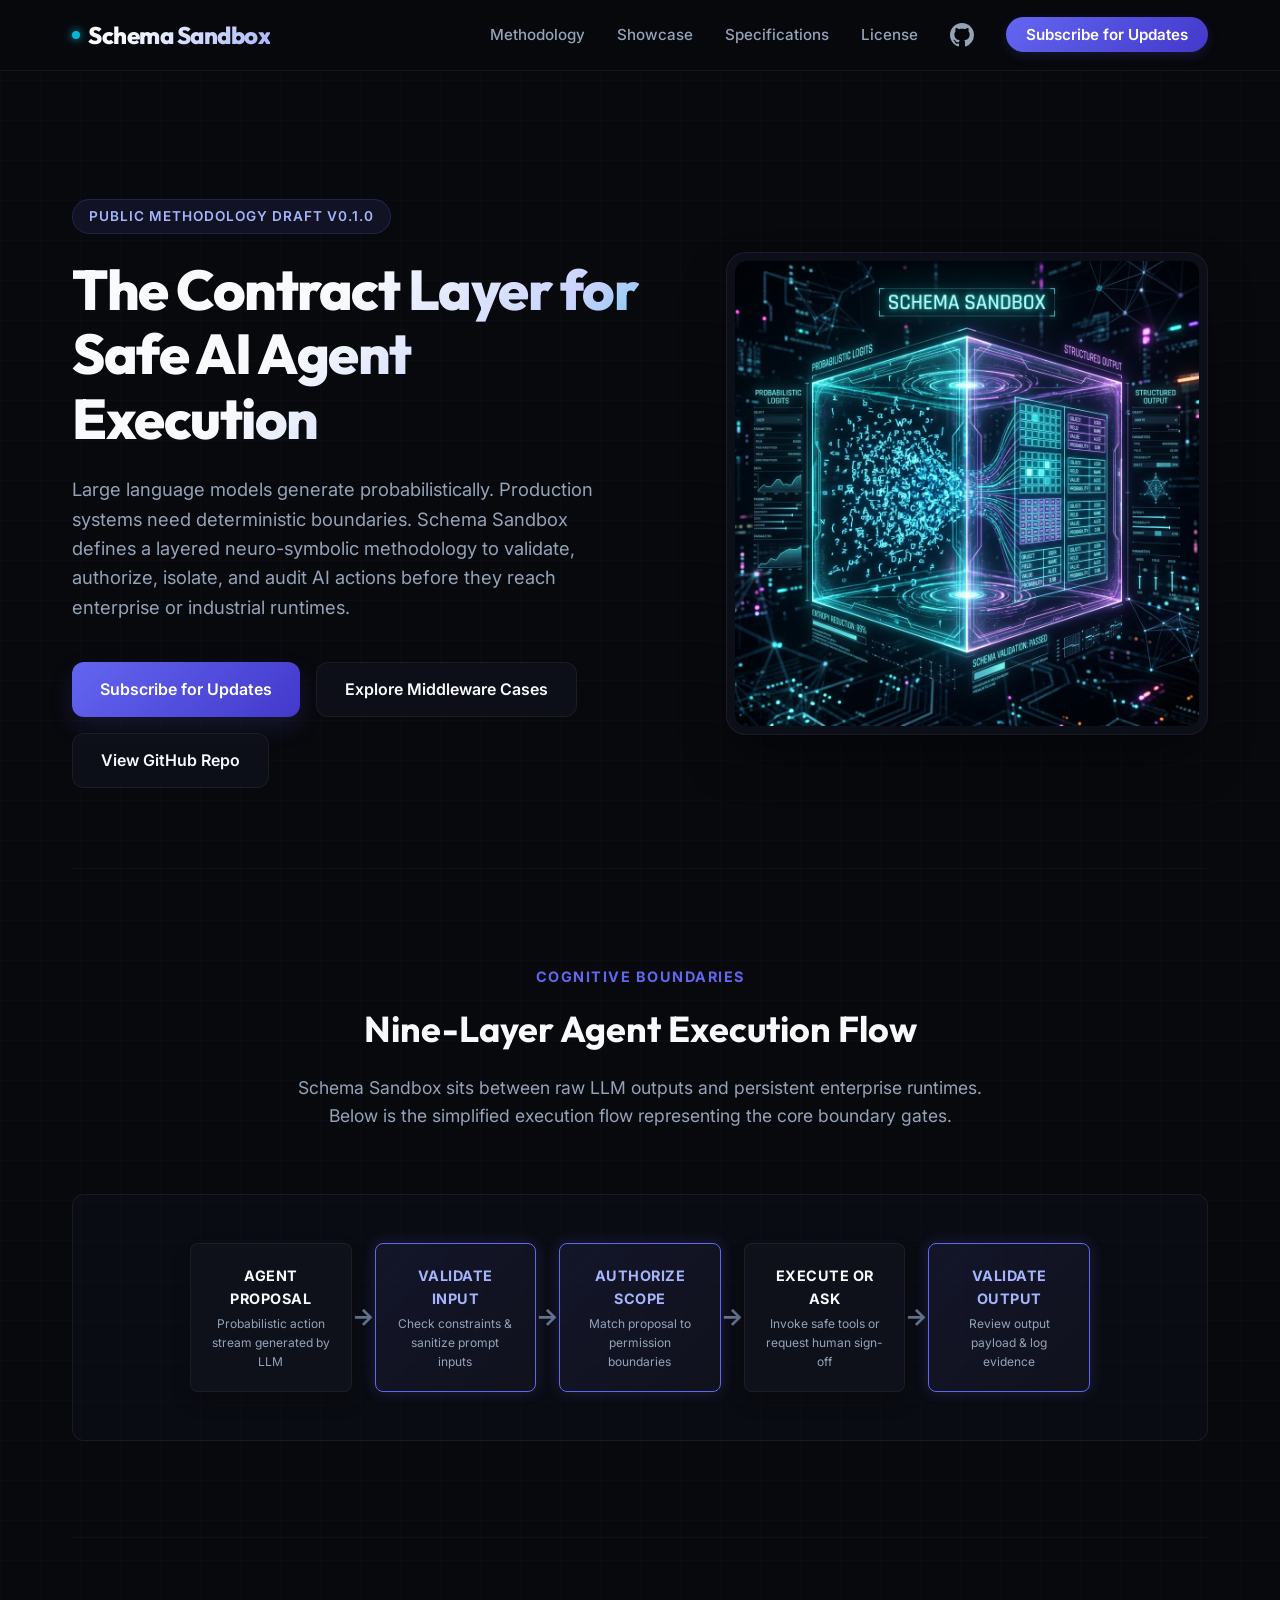
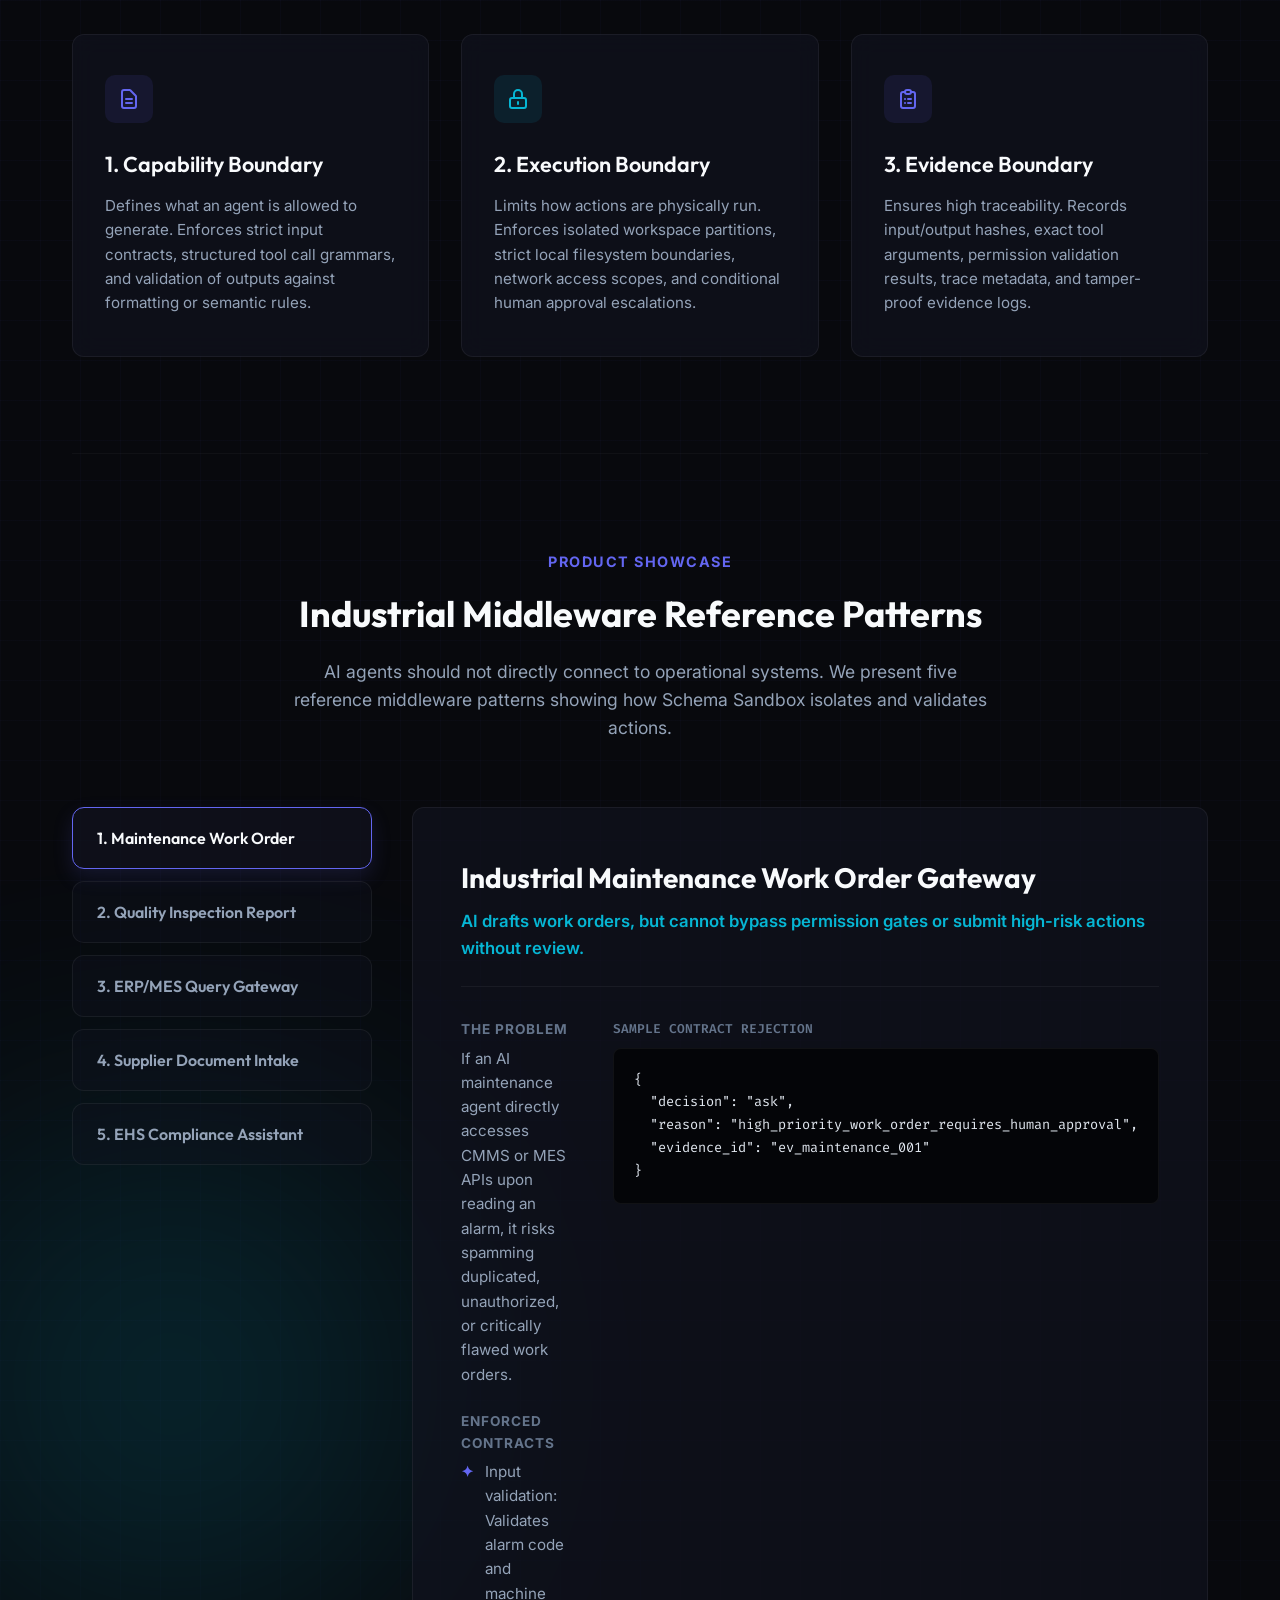
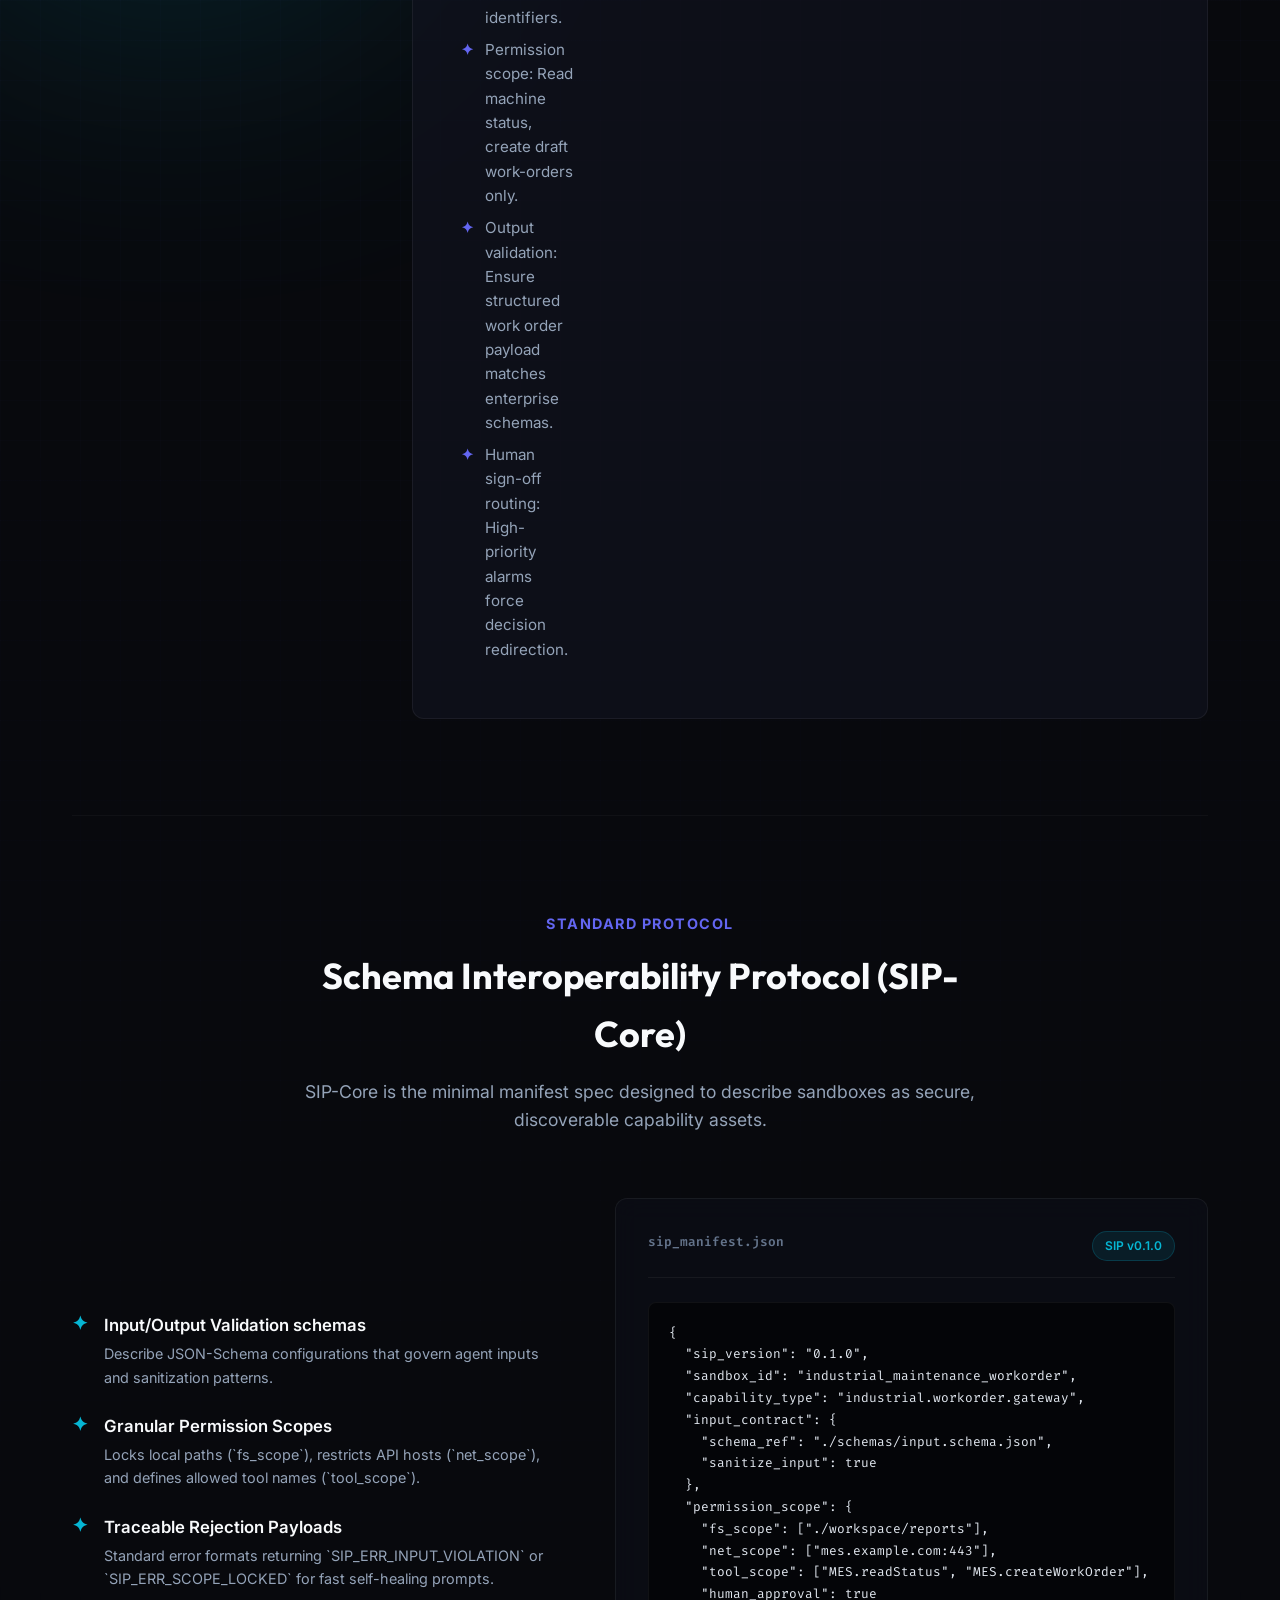
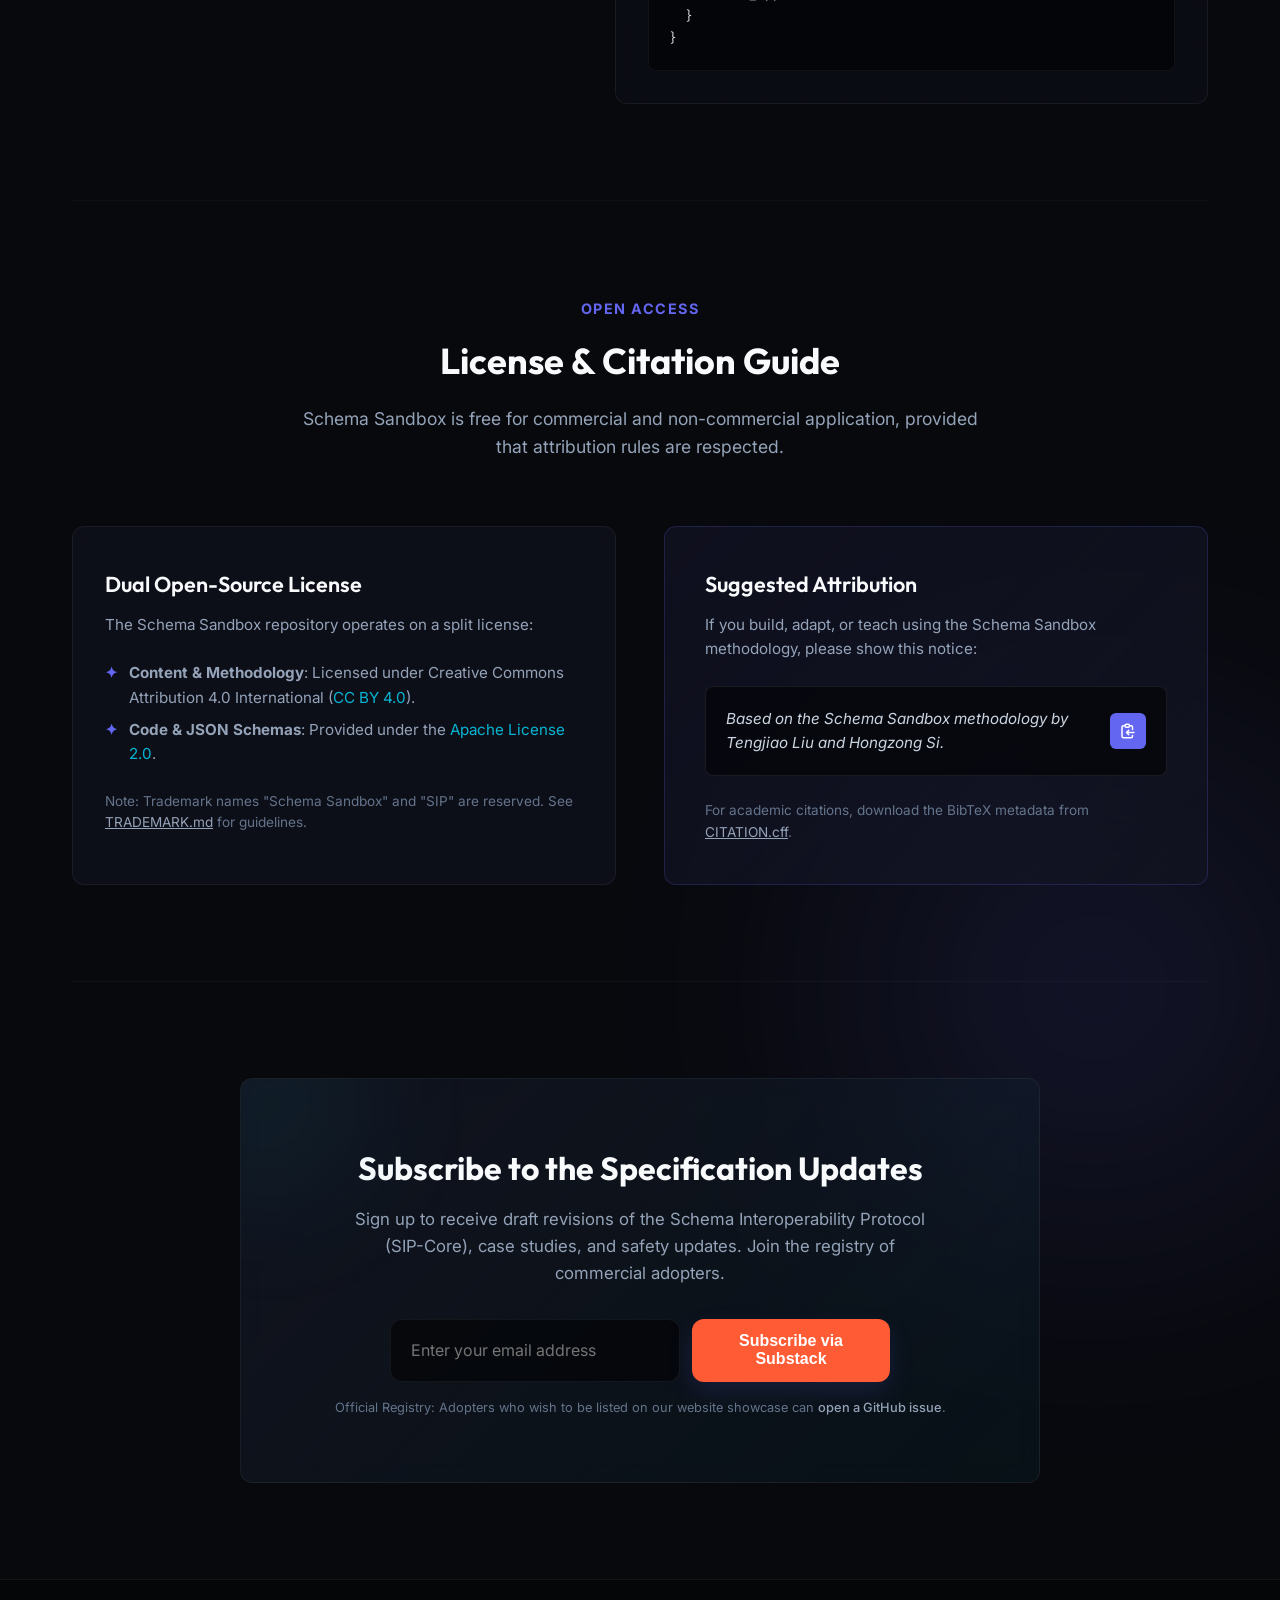
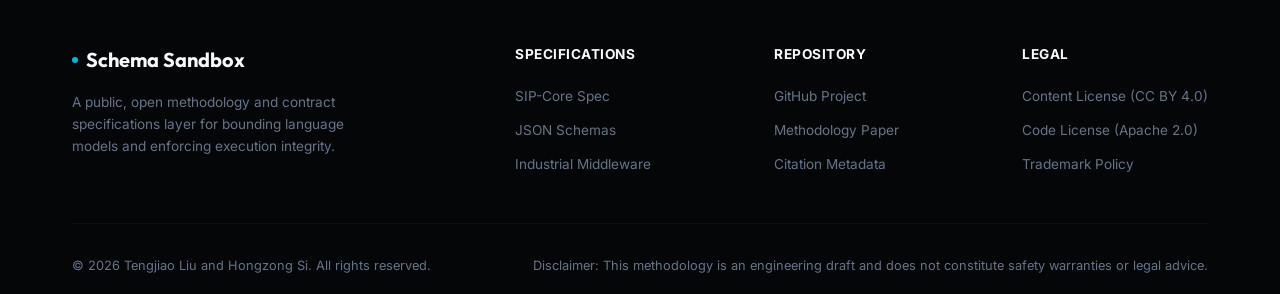
==== index.html @ 6e6c9685 "Initialize Schema Sandbox public methodology v0.1.0, organize paper files, and add homepage website" ====
<!DOCTYPE html>
<html lang="en">
<head>
  <meta charset="UTF-8">
  <meta name="viewport" content="width=device-width, initial-scale=1.0">
  <title>Schema Sandbox - Contract Layer for Safe AI Agent Execution</title>
  <meta name="description" content="Schema Sandbox is a public methodology and contract layer between probabilistic language models and deterministic execution. Free for commercial use with attribution.">
  <link rel="stylesheet" href="website.css">
</head>
<body>

  <!-- Background Orbs -->
  <div class="glow-orb glow-1"></div>
  <div class="glow-orb glow-2"></div>
  <div class="glow-orb glow-3"></div>

  <!-- Header Navigation -->
  <header>
    <div class="nav-container">
      <a href="#" class="logo">
        <span class="logo-dot"></span>
        Schema Sandbox
      </a>
      <ul class="nav-menu">
        <li><a href="#methodology" class="nav-link">Methodology</a></li>
        <li><a href="#showcase" class="nav-link">Showcase</a></li>
        <li><a href="#specifications" class="nav-link">Specifications</a></li>
        <li><a href="#license" class="nav-link">License</a></li>
        <li>
          <a href="https://github.com/liutengjiao/Schema-Sandbox" class="github-icon-link" target="_blank" aria-label="GitHub Repository">
            <svg height="24" width="24" viewBox="0 0 16 16" fill="currentColor">
              <path d="M8 0C3.58 0 0 3.58 0 8c0 3.54 2.29 6.53 5.47 7.59.4.07.55-.17.55-.38 0-.19-.01-.82-.01-1.49-2.01.37-2.53-.49-2.69-.94-.09-.23-.48-.94-.82-1.13-.28-.15-.68-.52-.01-.53.63-.01 1.08.58 1.23.82.72 1.21 1.87.87 2.33.66.07-.52.28-.87.51-1.07-1.78-.2-3.64-.89-3.64-3.95 0-.87.31-1.59.82-2.15-.08-.2-.36-1.02.08-2.12 0 0 .67-.21 2.2.82.64-.18 1.32-.27 2-.27.68 0 1.36.09 2 .27 1.53-1.04 2.2-.82 2.2-.82.44 1.1.16 1.92.08 2.12.51.56.82 1.27.82 2.15 0 3.07-1.87 3.75-3.65 3.95.29.25.54.73.54 1.48 0 1.07-.01 1.93-.01 2.2 0 .21.15.46.55.38A8.013 8.013 0 0016 8c0-4.42-3.58-8-8-8z"></path>
            </svg>
          </a>
        </li>
        <li><a href="#subscribe" class="nav-link nav-cta">Subscribe for Updates</a></li>
      </ul>
    </div>
  </header>

  <main class="container">
    <!-- Hero Section -->
    <section class="hero">
      <div class="hero-content">
        <span class="tagline">Public Methodology Draft v0.1.0</span>
        <h1 class="hero-title">The Contract Layer for Safe AI Agent Execution</h1>
        <p class="hero-desc">
          Large language models generate probabilistically. Production systems need deterministic boundaries. Schema Sandbox defines a layered neuro-symbolic methodology to validate, authorize, isolate, and audit AI actions before they reach enterprise or industrial runtimes.
        </p>
        <div class="hero-ctas">
          <a href="#subscribe" class="btn btn-primary">Subscribe for Updates</a>
          <a href="#showcase" class="btn btn-secondary">Explore Middleware Cases</a>
          <a href="https://github.com/liutengjiao/Schema-Sandbox" class="btn btn-secondary" target="_blank">View GitHub Repo</a>
        </div>
      </div>
      <div class="hero-image-container">
        <div class="hero-image-wrapper">
          <img src="assets/schema_sandbox_concept.png" alt="Schema Sandbox Concept Diagram" class="hero-image">
        </div>
      </div>
    </section>

    <!-- Flow Diagram Section -->
    <section class="section" id="methodology">
      <div class="section-header">
        <span class="section-subtitle">Cognitive Boundaries</span>
        <h2 class="section-title">Nine-Layer Agent Execution Flow</h2>
        <p class="section-desc">
          Schema Sandbox sits between raw LLM outputs and persistent enterprise runtimes. Below is the simplified execution flow representing the core boundary gates.
        </p>
      </div>

      <div class="flow-container">
        <div class="flow-step-wrapper">
          <div class="flow-step">
            <div class="flow-step-title">Agent Proposal</div>
            <div class="flow-step-desc">Probabilistic action stream generated by LLM</div>
          </div>
          <div class="flow-arrow">→</div>
          <div class="flow-step active-gate">
            <div class="flow-step-title">Validate Input</div>
            <div class="flow-step-desc">Check constraints & sanitize prompt inputs</div>
          </div>
          <div class="flow-arrow">→</div>
          <div class="flow-step active-gate">
            <div class="flow-step-title">Authorize Scope</div>
            <div class="flow-step-desc">Match proposal to permission boundaries</div>
          </div>
          <div class="flow-arrow">→</div>
          <div class="flow-step">
            <div class="flow-step-title">Execute or Ask</div>
            <div class="flow-step-desc">Invoke safe tools or request human sign-off</div>
          </div>
          <div class="flow-arrow">→</div>
          <div class="flow-step active-gate">
            <div class="flow-step-title">Validate Output</div>
            <div class="flow-step-desc">Review output payload & log evidence</div>
          </div>
        </div>
      </div>
    </section>

    <!-- Core Paradigms Section -->
    <section class="section">
      <div class="features-grid">
        <div class="glass-card">
          <div class="card-icon">
            <svg width="24" height="24" fill="none" stroke="currentColor" stroke-width="2" viewBox="0 0 24 24"><path stroke-linecap="round" stroke-linejoin="round" d="M9 12h6m-6 4h6m2 5H7a2 2 0 01-2-2V5a2 2 0 012-2h5.586a1 1 0 01.707.293l5.414 5.414a1 1 0 01.293.707V19a2 2 0 01-2 2z"></path></svg>
          </div>
          <h3 class="card-title">1. Capability Boundary</h3>
          <p class="card-desc">Defines what an agent is allowed to generate. Enforces strict input contracts, structured tool call grammars, and validation of outputs against formatting or semantic rules.</p>
        </div>
        <div class="glass-card">
          <div class="card-icon">
            <svg width="24" height="24" fill="none" stroke="currentColor" stroke-width="2" viewBox="0 0 24 24"><path stroke-linecap="round" stroke-linejoin="round" d="M12 15v2m-6 4h12a2 2 0 002-2v-6a2 2 0 00-2-2H6a2 2 0 00-2 2v6a2 2 0 002 2zm10-10V7a4 4 0 00-8 0v4h8z"></path></svg>
          </div>
          <h3 class="card-title">2. Execution Boundary</h3>
          <p class="card-desc">Limits how actions are physically run. Enforces isolated workspace partitions, strict local filesystem boundaries, network access scopes, and conditional human approval escalations.</p>
        </div>
        <div class="glass-card">
          <div class="card-icon">
            <svg width="24" height="24" fill="none" stroke="currentColor" stroke-width="2" viewBox="0 0 24 24"><path stroke-linecap="round" stroke-linejoin="round" d="M9 5H7a2 2 0 00-2 2v12a2 2 0 002 2h10a2 2 0 002-2V7a2 2 0 00-2-2h-2M9 5a2 2 0 002 2h2a2 2 0 002-2M9 5a2 2 0 012-2h2a2 2 0 012 2m-3 7h3m-3 4h3m-6-4h.01M9 16h.01"></path></svg>
          </div>
          <h3 class="card-title">3. Evidence Boundary</h3>
          <p class="card-desc">Ensures high traceability. Records input/output hashes, exact tool arguments, permission validation results, trace metadata, and tamper-proof evidence logs.</p>
        </div>
      </div>
    </section>

    <!-- Industrial Middleware Showcase Section -->
    <section class="section" id="showcase">
      <div class="section-header">
        <span class="section-subtitle">Product Showcase</span>
        <h2 class="section-title">Industrial Middleware Reference Patterns</h2>
        <p class="section-desc">
          AI agents should not directly connect to operational systems. We present five reference middleware patterns showing how Schema Sandbox isolates and validates actions.
        </p>
      </div>

      <div class="showcase-container">
        <!-- Sidebar Tabs -->
        <div class="showcase-tabs">
          <button class="showcase-tab active" data-tab="tab-maintenance">
            1. Maintenance Work Order
          </button>
          <button class="showcase-tab" data-tab="tab-quality">
            2. Quality Inspection Report
          </button>
          <button class="showcase-tab" data-tab="tab-permission">
            3. ERP/MES Query Gateway
          </button>
          <button class="showcase-tab" data-tab="tab-intake">
            4. Supplier Document Intake
          </button>
          <button class="showcase-tab" data-tab="tab-ehs">
            5. EHS Compliance Assistant
          </button>
        </div>

        <!-- Detail Panels -->
        <!-- Panel 1 -->
        <div class="showcase-content active" id="tab-maintenance">
          <div class="showcase-header">
            <h3 class="showcase-title">Industrial Maintenance Work Order Gateway</h3>
            <span class="showcase-one-line">AI drafts work orders, but cannot bypass permission gates or submit high-risk actions without review.</span>
          </div>
          <div class="showcase-body">
            <div class="showcase-details">
              <div>
                <h4 class="showcase-meta-title">The Problem</h4>
                <p class="showcase-meta-content">
                  If an AI maintenance agent directly accesses CMMS or MES APIs upon reading an alarm, it risks spamming duplicated, unauthorized, or critically flawed work orders.
                </p>
              </div>
              <div>
                <h4 class="showcase-meta-title">Enforced Contracts</h4>
                <ul class="contract-list">
                  <li class="contract-item">Input validation: Validates alarm code and machine identifiers.</li>
                  <li class="contract-item">Permission scope: Read machine status, create draft work-orders only.</li>
                  <li class="contract-item">Output validation: Ensure structured work order payload matches enterprise schemas.</li>
                  <li class="contract-item">Human sign-off routing: High-priority alarms force decision redirection.</li>
                </ul>
              </div>
            </div>
            <div class="showcase-code-wrapper">
              <span class="code-title">SAMPLE CONTRACT REJECTION</span>
              <pre><code>{
  "decision": "ask",
  "reason": "high_priority_work_order_requires_human_approval",
  "evidence_id": "ev_maintenance_001"
}</code></pre>
            </div>
          </div>
        </div>

        <!-- Panel 2 -->
        <div class="showcase-content" id="tab-quality">
          <div class="showcase-header">
            <h3 class="showcase-title">Quality Inspection Report Contract</h3>
            <span class="showcase-one-line">AI generates inspection reports, but must satisfy field validation and forbidden-claim constraints.</span>
          </div>
          <div class="showcase-body">
            <div class="showcase-details">
              <div>
                <h4 class="showcase-meta-title">The Problem</h4>
                <p class="showcase-meta-content">
                  AI-generated quality reports often hallucinate claims of certitude, omit required batch references, or state compliant status unsupported by actual raw test scores.
                </p>
              </div>
              <div>
                <h4 class="showcase-meta-title">Enforced Contracts</h4>
                <ul class="contract-list">
                  <li class="contract-item">Required fields: Batch ID, inspector key, raw value, tolerance limits.</li>
                  <li class="contract-item">Forbidden patterns: Denies marketing-speak like "100% compliant" or "guaranteed defect-free".</li>
                  <li class="contract-item">Evidence binding: Forces cryptographic signature matching of input test records.</li>
                </ul>
              </div>
            </div>
            <div class="showcase-code-wrapper">
              <span class="code-title">SAMPLE CONTRACT REJECTION</span>
              <pre><code>{
  "decision": "reject",
  "reason": "forbidden_pattern_matched",
  "detail": {
    "field": "conclusion",
    "value": "This batch is 100% compliant and guaranteed safe."
  }
}</code></pre>
            </div>
          </div>
        </div>

        <!-- Panel 3 -->
        <div class="showcase-content" id="tab-permission">
          <div class="showcase-header">
            <h3 class="showcase-title">ERP / MES Permission Gateway</h3>
            <span class="showcase-one-line">No direct database connections. AI queries pass through schema permission layers and field filters.</span>
          </div>
          <div class="showcase-body">
            <div class="showcase-details">
              <div>
                <h4 class="showcase-meta-title">The Problem</h4>
                <p class="showcase-meta-content">
                  General-purpose AI agents can generate direct queries that request restricted operational logs, leak customer databases, or leak cross-partition organizational data.
                </p>
              </div>
              <div>
                <h4 class="showcase-meta-title">Enforced Contracts</h4>
                <ul class="contract-list">
                  <li class="contract-item">Role-aware scope: Maps agent session key to specific tables and query actions.</li>
                  <li class="contract-item">Field-level sanitization: Automatically strips or hashes sensitive fields.</li>
                  <li class="contract-item">Deny-by-default: Rejects any ambiguous or multi-join operations.</li>
                </ul>
              </div>
            </div>
            <div class="showcase-code-wrapper">
              <span class="code-title">SAMPLE CONTRACT REJECTION</span>
              <pre><code>{
  "decision": "reject",
  "reason": "scope_violation",
  "detail": {
    "proposed_action": "ERP.readPayrollData",
    "error": "action_outside_allowed_tool_scope"
  }
}</code></pre>
            </div>
          </div>
        </div>

        <!-- Panel 4 -->
        <div class="showcase-content" id="tab-intake">
          <div class="showcase-header">
            <h3 class="showcase-title">Supplier Document Intake</h3>
            <span class="showcase-one-line">AI parses supplier documents, but only validated, structured records enter enterprise systems.</span>
          </div>
          <div class="showcase-body">
            <div class="showcase-details">
              <div>
                <h4 class="showcase-meta-title">The Problem</h4>
                <p class="showcase-meta-content">
                  Invoices, packing list attachments, and emails contain highly irregular data formats. Unvalidated AI extraction leads to corrupt database records.
                </p>
              </div>
              <div>
                <h4 class="showcase-meta-title">Enforced Contracts</h4>
                <ul class="contract-list">
                  <li class="contract-item">Required structures: Supplier name, registry code, tax identifier, currency.</li>
                  <li class="contract-item">Schema checking: Enforces ISO country boundaries and correct postal formats.</li>
                  <li class="contract-item">Fallback logic: Auto-sends missing field complaints back to the supplier.</li>
                </ul>
              </div>
            </div>
            <div class="showcase-code-wrapper">
              <span class="code-title">SAMPLE CONTRACT REJECTION</span>
              <pre><code>{
  "decision": "reject",
  "reason": "missing_required_fields",
  "detail": {
    "missing": [
      "registration_number"
    ],
    "action": "provide_fallback_or_ask_supplier"
  }
}</code></pre>
            </div>
          </div>
        </div>

        <!-- Panel 5 -->
        <div class="showcase-content" id="tab-ehs">
          <div class="showcase-header">
            <h3 class="showcase-title">EHS Compliance Assistant</h3>
            <span class="showcase-one-line">AI drafts EHS incident responses, but critical safety classifications require human verification.</span>
          </div>
          <div class="showcase-body">
            <div class="showcase-details">
              <div>
                <h4 class="showcase-meta-title">The Problem</h4>
                <p class="showcase-meta-content">
                  Environmental, Health, and Safety (EHS) logs are legally binding. AI recommendations could ignore mandatory safety escalation rules or omit vital hazard notices.
                </p>
              </div>
              <div>
                <h4 class="showcase-meta-title">Enforced Contracts</h4>
                <ul class="contract-list">
                  <li class="contract-item">Input provenance check: Ensures report inputs originate from verified sensors.</li>
                  <li class="contract-item">Safety keyword triggers: Red-flags sentences requesting immediate containment.</li>
                  <li class="contract-item">Verification logs: Collects evidence files showing human confirmation of safety codes.</li>
                </ul>
              </div>
            </div>
            <div class="showcase-code-wrapper">
              <span class="code-title">SAMPLE CONTRACT REJECTION</span>
              <pre><code>{
  "decision": "ask",
  "reason": "high_risk_corrective_action_detected",
  "detail": {
    "trigger_field": "priority",
    "trigger_value": "immediate_escalation_required"
  }
}</code></pre>
            </div>
          </div>
        </div>

      </div>
    </section>

    <!-- Specifications Section -->
    <section class="section" id="specifications">
      <div class="section-header">
        <span class="section-subtitle">Standard Protocol</span>
        <h2 class="section-title">Schema Interoperability Protocol (SIP-Core)</h2>
        <p class="section-desc">
          SIP-Core is the minimal manifest spec designed to describe sandboxes as secure, discoverable capability assets.
        </p>
      </div>

      <div class="specs-grid">
        <div class="specs-features">
          <div class="spec-feature">
            <div class="spec-feature-icon">✦</div>
            <div>
              <h4 class="spec-feature-title">Input/Output Validation schemas</h4>
              <p class="spec-feature-desc">Describe JSON-Schema configurations that govern agent inputs and sanitization patterns.</p>
            </div>
          </div>
          <div class="spec-feature">
            <div class="spec-feature-icon">✦</div>
            <div>
              <h4 class="spec-feature-title">Granular Permission Scopes</h4>
              <p class="spec-feature-desc">Locks local paths (`fs_scope`), restricts API hosts (`net_scope`), and defines allowed tool names (`tool_scope`).</p>
            </div>
          </div>
          <div class="spec-feature">
            <div class="spec-feature-icon">✦</div>
            <div>
              <h4 class="spec-feature-title">Traceable Rejection Payloads</h4>
              <p class="spec-feature-desc">Standard error formats returning `SIP_ERR_INPUT_VIOLATION` or `SIP_ERR_SCOPE_LOCKED` for fast self-healing prompts.</p>
            </div>
          </div>
        </div>

        <div class="spec-preview-card">
          <div class="spec-preview-header">
            <span class="code-title">sip_manifest.json</span>
            <span class="spec-preview-badge">SIP v0.1.0</span>
          </div>
          <pre style="margin:0;"><code style="font-size:0.8rem;">{
  "sip_version": "0.1.0",
  "sandbox_id": "industrial_maintenance_workorder",
  "capability_type": "industrial.workorder.gateway",
  "input_contract": {
    "schema_ref": "./schemas/input.schema.json",
    "sanitize_input": true
  },
  "permission_scope": {
    "fs_scope": ["./workspace/reports"],
    "net_scope": ["mes.example.com:443"],
    "tool_scope": ["MES.readStatus", "MES.createWorkOrder"],
    "human_approval": true
  }
}</code></pre>
        </div>
      </div>
    </section>

    <!-- Licensing & Citation -->
    <section class="section" id="license">
      <div class="section-header">
        <span class="section-subtitle">Open Access</span>
        <h2 class="section-title">License & Citation Guide</h2>
        <p class="section-desc">
          Schema Sandbox is free for commercial and non-commercial application, provided that attribution rules are respected.
        </p>
      </div>

      <div class="license-grid">
        <!-- License Card -->
        <div class="glass-card" style="display:flex; flex-direction:column; justify-content:space-between;">
          <div>
            <h3 class="card-title">Dual Open-Source License</h3>
            <p class="card-desc" style="margin-bottom:1.5rem;">
              The Schema Sandbox repository operates on a split license:
            </p>
            <ul class="contract-list" style="margin-bottom:1.5rem;">
              <li class="contract-item"><strong>Content & Methodology</strong>: Licensed under Creative Commons Attribution 4.0 International (<a href="https://creativecommons.org/licenses/by/4.0/" target="_blank" style="color:var(--secondary); text-decoration:none;">CC BY 4.0</a>).</li>
              <li class="contract-item"><strong>Code & JSON Schemas</strong>: Provided under the <a href="https://www.apache.org/licenses/LICENSE-2.0" target="_blank" style="color:var(--secondary); text-decoration:none;">Apache License 2.0</a>.</li>
            </ul>
            <p class="card-desc" style="font-size:0.85rem; color:var(--text-muted);">
              Note: Trademark names "Schema Sandbox" and "SIP" are reserved. See <a href="https://github.com/liutengjiao/Schema-Sandbox/blob/main/TRADEMARK.md" target="_blank" style="color:var(--text-secondary); text-decoration:underline;">TRADEMARK.md</a> for guidelines.
            </p>
          </div>
        </div>

        <!-- Attribution Card -->
        <div class="attribution-card">
          <div>
            <h3 class="card-title">Suggested Attribution</h3>
            <p class="card-desc">
              If you build, adapt, or teach using the Schema Sandbox methodology, please show this notice:
            </p>
            <div class="attribution-box">
              <span class="attribution-text" id="attribution-text-copy">Based on the Schema Sandbox methodology by Tengjiao Liu and Hongzong Si.</span>
              <button class="copy-btn" onclick="copyAttribution()" aria-label="Copy Attribution text">
                <svg width="18" height="18" fill="none" stroke="currentColor" stroke-width="2" viewBox="0 0 24 24">
                  <path stroke-linecap="round" stroke-linejoin="round" d="M8 5H6a2 2 0 00-2 2v12a2 2 0 002 2h10a2 2 0 002-2v-1M8 5a2 2 0 002 2h2a2 2 0 002-2M8 5a2 2 0 012-2h2a2 2 0 012 2m0 0h2a2 2 0 012 2v3m2 4H10m0 0l3-3m-3 3l3 3"></path>
                </svg>
              </button>
              <div class="copied-toast" id="copy-toast">Copied!</div>
            </div>
            <p class="card-desc" style="font-size:0.85rem; color:var(--text-muted);">
              For academic citations, download the BibTeX metadata from <a href="https://github.com/liutengjiao/Schema-Sandbox/blob/main/CITATION.cff" target="_blank" style="color:var(--text-secondary); text-decoration:underline;">CITATION.cff</a>.
            </p>
          </div>
        </div>
      </div>
    </section>

    <!-- Substack Newsletter Section -->
    <section class="section" id="subscribe" style="border-bottom:none;">
      <div class="subscribe-card">
        <h2 class="subscribe-title">Subscribe to the Specification Updates</h2>
        <p class="subscribe-desc">
          Sign up to receive draft revisions of the Schema Interoperability Protocol (SIP-Core), case studies, and safety updates. Join the registry of commercial adopters.
        </p>
        <!-- 
          TODO: Once you set up your Substack publication, replace "https://substack.com" with your Substack subscription URL.
          For example: "https://schemasandbox.substack.com/subscription"
        -->
        <form class="subscribe-form" action="https://substack.com" method="GET" target="_blank">
          <input type="email" name="email" class="subscribe-input" placeholder="Enter your email address" required aria-label="Email address">
          <button type="submit" class="btn btn-primary btn-substack">Subscribe via Substack</button>
        </form>
        <p class="subscribe-tip">
          Official Registry: Adopters who wish to be listed on our website showcase can <a href="https://github.com/liutengjiao/Schema-Sandbox/issues" target="_blank">open a GitHub issue</a>.
        </p>
      </div>
    </section>

  </main>

  <!-- Footer -->
  <footer>
    <div class="container">
      <div class="footer-content">
        <div class="footer-brand">
          <a href="#" class="footer-logo">
            <span class="footer-logo-dot"></span>
            Schema Sandbox
          </a>
          <p class="footer-desc">
            A public, open methodology and contract specifications layer for bounding language models and enforcing execution integrity.
          </p>
        </div>
        <div class="footer-links-col">
          <span class="footer-link-title">Specifications</span>
          <a href="https://github.com/liutengjiao/Schema-Sandbox/blob/main/specs/sip-core-v0.1.md" class="footer-link" target="_blank">SIP-Core Spec</a>
          <a href="https://github.com/liutengjiao/Schema-Sandbox/tree/main/schemas" class="footer-link" target="_blank">JSON Schemas</a>
          <a href="https://github.com/liutengjiao/Schema-Sandbox/tree/main/industrial" class="footer-link" target="_blank">Industrial Middleware</a>
        </div>
        <div class="footer-links-col">
          <span class="footer-link-title">Repository</span>
          <a href="https://github.com/liutengjiao/Schema-Sandbox" class="footer-link" target="_blank">GitHub Project</a>
          <a href="https://github.com/liutengjiao/Schema-Sandbox/blob/main/papers/schema-sandbox-nine-layer-public-methodology-draft.md" class="footer-link" target="_blank">Methodology Paper</a>
          <a href="https://github.com/liutengjiao/Schema-Sandbox/blob/main/CITATION.cff" class="footer-link" target="_blank">Citation Metadata</a>
        </div>
        <div class="footer-links-col">
          <span class="footer-link-title">Legal</span>
          <a href="https://github.com/liutengjiao/Schema-Sandbox/blob/main/LICENSE-CONTENT.md" class="footer-link" target="_blank">Content License (CC BY 4.0)</a>
          <a href="https://github.com/liutengjiao/Schema-Sandbox/blob/main/LICENSE-CODE.md" class="footer-link" target="_blank">Code License (Apache 2.0)</a>
          <a href="https://github.com/liutengjiao/Schema-Sandbox/blob/main/TRADEMARK.md" class="footer-link" target="_blank">Trademark Policy</a>
        </div>
      </div>
      <div class="footer-bottom">
        <p>&copy; 2026 Tengjiao Liu and Hongzong Si. All rights reserved.</p>
        <p>Disclaimer: This methodology is an engineering draft and does not constitute safety warranties or legal advice.</p>
      </div>
    </div>
  </footer>

  <!-- Scripts -->
  <script>
    // Tab switching logic for showcases
    document.querySelectorAll('.showcase-tab').forEach(tab => {
      tab.addEventListener('click', () => {
        document.querySelectorAll('.showcase-tab').forEach(t => t.classList.remove('active'));
        document.querySelectorAll('.showcase-content').forEach(c => c.classList.remove('active'));
        
        tab.classList.add('active');
        const contentId = tab.getAttribute('data-tab');
        document.getElementById(contentId).classList.add('active');
      });
    });

    // Copy to clipboard logic
    function copyAttribution() {
      const text = document.getElementById('attribution-text-copy').innerText;
      navigator.clipboard.writeText(text).then(() => {
        const toast = document.getElementById('copy-toast');
        toast.classList.add('show');
        setTimeout(() => {
          toast.classList.remove('show');
        }, 2000);
      }).catch(err => {
        console.error('Failed to copy text: ', err);
      });
    }
  </script>
</body>
</html>
---- website.css ----
/* Schema Sandbox Landing Page Stylesheet */
@import url('https://fonts.googleapis.com/css2?family=Inter:wght@300;400;500;600;700&family=Outfit:wght@400;500;600;700;800&family=Fira+Code:wght@400;500&display=swap');

:root {
  --bg-color: #08090d;
  --bg-grid: rgba(99, 102, 241, 0.03);
  --card-bg: rgba(17, 19, 31, 0.65);
  --card-border: rgba(255, 255, 255, 0.06);
  --card-border-hover: rgba(99, 102, 241, 0.25);
  
  --text-primary: #f8fafc;
  --text-secondary: #94a3b8;
  --text-muted: #64748b;
  
  --primary: #6366f1; /* Indigo */
  --primary-hover: #4f46e5;
  --primary-glow: rgba(99, 102, 241, 0.15);
  
  --secondary: #06b6d4; /* Cyan */
  --secondary-hover: #0891b2;
  --secondary-glow: rgba(6, 182, 212, 0.15);
  
  --success: #10b981;
  --warning: #f59e0b;
  --danger: #ef4444;
  
  --font-sans: 'Inter', -apple-system, BlinkMacSystemFont, "Segoe UI", Roboto, sans-serif;
  --font-heading: 'Outfit', sans-serif;
  --font-mono: 'Fira Code', monospace;
  
  --transition: all 0.3s cubic-bezier(0.4, 0, 0.2, 1);
  --border-radius: 12px;
  --max-width: 1200px;
}

* {
  box-sizing: border-box;
  margin: 0;
  padding: 0;
}

html {
  scroll-behavior: smooth;
}

body {
  background-color: var(--bg-color);
  color: var(--text-primary);
  font-family: var(--font-sans);
  line-height: 1.6;
  overflow-x: hidden;
  position: relative;
}

/* Background Gradients & Grid */
body::before {
  content: "";
  position: absolute;
  top: 0;
  left: 0;
  width: 100%;
  height: 100%;
  background-image: 
    linear-gradient(to right, var(--bg-grid) 1px, transparent 1px),
    linear-gradient(to bottom, var(--bg-grid) 1px, transparent 1px);
  background-size: 40px 40px;
  mask-image: radial-gradient(circle at top center, rgba(0,0,0,1) 30%, rgba(0,0,0,0) 80%);
  pointer-events: none;
  z-index: 0;
}

.glow-orb {
  position: absolute;
  border-radius: 50%;
  filter: blur(140px);
  pointer-events: none;
  z-index: 0;
  opacity: 0.4;
}

.glow-1 {
  top: -10%;
  right: 15%;
  width: 500px;
  height: 500px;
  background: radial-gradient(circle, var(--primary) 0%, rgba(0,0,0,0) 70%);
}

.glow-2 {
  top: 40%;
  left: -10%;
  width: 600px;
  height: 600px;
  background: radial-gradient(circle, var(--secondary) 0%, rgba(0,0,0,0) 70%);
}

.glow-3 {
  bottom: 10%;
  right: -5%;
  width: 500px;
  height: 500px;
  background: radial-gradient(circle, var(--primary) 0%, rgba(0,0,0,0) 70%);
}

/* Core Container */
.container {
  max-width: var(--max-width);
  margin: 0 auto;
  padding: 0 2rem;
  position: relative;
  z-index: 1;
}

/* Header & Navigation */
header {
  position: sticky;
  top: 0;
  width: 100%;
  background: rgba(8, 9, 13, 0.8);
  backdrop-filter: blur(12px);
  border-bottom: 1px solid var(--card-border);
  z-index: 100;
  transition: var(--transition);
}

.nav-container {
  display: flex;
  justify-content: space-between;
  align-items: center;
  height: 70px;
  max-width: var(--max-width);
  margin: 0 auto;
  padding: 0 2rem;
}

.logo {
  font-family: var(--font-heading);
  font-weight: 800;
  font-size: 1.5rem;
  letter-spacing: -0.5px;
  background: linear-gradient(135deg, var(--text-primary) 30%, #a5b4fc 100%);
  -webkit-background-clip: text;
  -webkit-text-fill-color: transparent;
  display: flex;
  align-items: center;
  gap: 0.5rem;
  text-decoration: none;
}

.logo-dot {
  width: 8px;
  height: 8px;
  background-color: var(--secondary);
  border-radius: 50%;
  box-shadow: 0 0 10px var(--secondary);
}

.nav-menu {
  display: flex;
  gap: 2rem;
  list-style: none;
  align-items: center;
}

.nav-link {
  color: var(--text-secondary);
  text-decoration: none;
  font-size: 0.95rem;
  font-weight: 500;
  transition: var(--transition);
}

.nav-link:hover {
  color: var(--text-primary);
}

.nav-cta {
  background: linear-gradient(135deg, var(--primary) 0%, #4338ca 100%);
  color: white;
  padding: 0.5rem 1.25rem;
  border-radius: 9999px;
  font-weight: 600;
  box-shadow: 0 4px 12px var(--primary-glow);
}

.nav-cta:hover {
  transform: translateY(-1px);
  box-shadow: 0 6px 16px rgba(99, 102, 241, 0.3);
}

.github-icon-link {
  display: flex;
  align-items: center;
  justify-content: center;
  color: var(--text-secondary);
  transition: var(--transition);
}

.github-icon-link:hover {
  color: var(--text-primary);
  transform: scale(1.05);
}

/* Hero Section */
.hero {
  padding: 8rem 0 5rem;
  display: grid;
  grid-template-columns: 1.1fr 0.9fr;
  gap: 4rem;
  align-items: center;
}

.hero-content {
  display: flex;
  flex-direction: column;
}

.tagline {
  align-self: flex-start;
  background: rgba(99, 102, 241, 0.1);
  border: 1px solid rgba(99, 102, 241, 0.2);
  color: #a5b4fc;
  padding: 0.35rem 1rem;
  border-radius: 9999px;
  font-size: 0.85rem;
  font-weight: 600;
  text-transform: uppercase;
  letter-spacing: 1px;
  margin-bottom: 1.5rem;
}

.hero-title {
  font-family: var(--font-heading);
  font-size: 3.5rem;
  font-weight: 800;
  line-height: 1.15;
  letter-spacing: -1.5px;
  margin-bottom: 1.5rem;
  background: linear-gradient(135deg, var(--text-primary) 40%, #c7d2fe 70%, var(--secondary) 100%);
  -webkit-background-clip: text;
  -webkit-text-fill-color: transparent;
}

.hero-desc {
  color: var(--text-secondary);
  font-size: 1.15rem;
  margin-bottom: 2.5rem;
  max-width: 540px;
}

.hero-ctas {
  display: flex;
  gap: 1rem;
  flex-wrap: wrap;
}

.btn {
  display: inline-flex;
  align-items: center;
  justify-content: center;
  padding: 0.85rem 1.75rem;
  border-radius: var(--border-radius);
  font-weight: 600;
  font-size: 1rem;
  text-decoration: none;
  cursor: pointer;
  transition: var(--transition);
  gap: 0.5rem;
}

.btn-primary {
  background: linear-gradient(135deg, var(--primary) 0%, #4338ca 100%);
  color: white;
  border: none;
  box-shadow: 0 10px 25px var(--primary-glow);
}

.btn-primary:hover {
  transform: translateY(-2px);
  box-shadow: 0 15px 30px rgba(99, 102, 241, 0.3);
}

.btn-secondary {
  background: var(--card-bg);
  border: 1px solid var(--card-border);
  color: var(--text-primary);
  backdrop-filter: blur(12px);
}

.btn-secondary:hover {
  border-color: var(--card-border-hover);
  background: rgba(20, 22, 35, 0.8);
  transform: translateY(-2px);
}

.hero-image-container {
  display: flex;
  justify-content: center;
  position: relative;
}

.hero-image-wrapper {
  position: relative;
  border-radius: 20px;
  overflow: hidden;
  border: 1px solid var(--card-border);
  box-shadow: 0 25px 50px -12px rgba(0, 0, 0, 0.5);
  background: var(--card-bg);
  padding: 0.5rem;
}

.hero-image {
  display: block;
  max-width: 100%;
  height: auto;
  border-radius: 12px;
}

/* Feature/Concept Blocks */
.section {
  padding: 6rem 0;
  border-top: 1px solid rgba(255, 255, 255, 0.03);
}

.section-header {
  text-align: center;
  max-width: 700px;
  margin: 0 auto 4rem;
}

.section-subtitle {
  color: var(--primary);
  font-size: 0.9rem;
  font-weight: 700;
  text-transform: uppercase;
  letter-spacing: 1.5px;
  margin-bottom: 0.75rem;
  display: block;
}

.section-title {
  font-family: var(--font-heading);
  font-size: 2.25rem;
  font-weight: 700;
  margin-bottom: 1rem;
}

.section-desc {
  color: var(--text-secondary);
  font-size: 1.1rem;
}

/* Feature Cards Grid */
.features-grid {
  display: grid;
  grid-template-columns: repeat(auto-fit, minmax(260px, 1fr));
  gap: 2rem;
}

.glass-card {
  background: var(--card-bg);
  border: 1px solid var(--card-border);
  border-radius: var(--border-radius);
  padding: 2.5rem 2rem;
  backdrop-filter: blur(12px);
  transition: var(--transition);
  position: relative;
  overflow: hidden;
}

.glass-card::before {
  content: "";
  position: absolute;
  top: 0;
  left: 0;
  width: 100%;
  height: 4px;
  background: linear-gradient(90deg, var(--primary), var(--secondary));
  opacity: 0;
  transition: var(--transition);
}

.glass-card:hover {
  transform: translateY(-5px);
  border-color: var(--card-border-hover);
  box-shadow: 0 20px 40px rgba(0, 0, 0, 0.3);
}

.glass-card:hover::before {
  opacity: 1;
}

.card-icon {
  width: 48px;
  height: 48px;
  border-radius: 10px;
  background: rgba(99, 102, 241, 0.1);
  display: flex;
  align-items: center;
  justify-content: center;
  margin-bottom: 1.5rem;
  color: var(--primary);
}

.glass-card:nth-child(even) .card-icon {
  background: rgba(6, 182, 212, 0.1);
  color: var(--secondary);
}

.card-title {
  font-family: var(--font-heading);
  font-size: 1.35rem;
  font-weight: 600;
  margin-bottom: 0.75rem;
}

.card-desc {
  color: var(--text-secondary);
  font-size: 0.95rem;
}

/* Flow Diagram section */
.flow-container {
  background: rgba(17, 19, 31, 0.4);
  border: 1px solid var(--card-border);
  border-radius: var(--border-radius);
  padding: 3rem;
  margin-top: 2rem;
  display: flex;
  flex-direction: column;
  align-items: center;
  gap: 1.5rem;
}

.flow-step-wrapper {
  display: flex;
  align-items: center;
  justify-content: space-between;
  width: 100%;
  max-width: 900px;
  position: relative;
}

.flow-step {
  background: var(--card-bg);
  border: 1px solid var(--card-border);
  border-radius: 8px;
  padding: 1.25rem;
  width: 190px;
  text-align: center;
  z-index: 2;
  box-shadow: 0 10px 20px rgba(0,0,0,0.2);
}

.flow-step.active-gate {
  border-color: var(--primary);
  box-shadow: 0 0 15px rgba(99, 102, 241, 0.2);
  background: linear-gradient(135deg, rgba(99, 102, 241, 0.1) 0%, rgba(17, 19, 31, 0.8) 100%);
}

.flow-step-title {
  font-weight: 700;
  font-size: 0.9rem;
  text-transform: uppercase;
  letter-spacing: 0.5px;
  margin-bottom: 0.25rem;
  color: var(--text-primary);
}

.flow-step.active-gate .flow-step-title {
  color: #a5b4fc;
}

.flow-step-desc {
  font-size: 0.75rem;
  color: var(--text-secondary);
}

.flow-arrow {
  color: var(--text-muted);
  font-size: 1.5rem;
  font-weight: bold;
}

/* Tabbed Showcase Section */
.showcase-container {
  display: grid;
  grid-template-columns: 300px 1fr;
  gap: 2.5rem;
  align-items: start;
}

.showcase-tabs {
  display: flex;
  flex-direction: column;
  gap: 0.75rem;
}

.showcase-tab {
  background: rgba(17, 19, 31, 0.4);
  border: 1px solid var(--card-border);
  border-radius: var(--border-radius);
  padding: 1.25rem 1.5rem;
  text-align: left;
  color: var(--text-secondary);
  cursor: pointer;
  transition: var(--transition);
  font-family: var(--font-heading);
  font-size: 1rem;
  font-weight: 600;
}

.showcase-tab:hover {
  border-color: rgba(255, 255, 255, 0.15);
  color: var(--text-primary);
  background: rgba(17, 19, 31, 0.7);
}

.showcase-tab.active {
  background: var(--card-bg);
  border-color: var(--primary);
  color: var(--text-primary);
  box-shadow: 0 8px 20px var(--primary-glow);
}

.showcase-content {
  background: var(--card-bg);
  border: 1px solid var(--card-border);
  border-radius: var(--border-radius);
  padding: 3rem;
  min-height: 480px;
  position: relative;
  display: none;
}

.showcase-content.active {
  display: block;
  animation: fadeIn 0.4s ease-in-out;
}

@keyframes fadeIn {
  from { opacity: 0; transform: translateY(8px); }
  to { opacity: 1; transform: translateY(0); }
}

.showcase-header {
  border-bottom: 1px solid rgba(255, 255, 255, 0.05);
  padding-bottom: 1.5rem;
  margin-bottom: 2rem;
}

.showcase-title {
  font-family: var(--font-heading);
  font-size: 1.75rem;
  font-weight: 700;
  margin-bottom: 0.5rem;
}

.showcase-one-line {
  color: var(--secondary);
  font-weight: 600;
  font-size: 1.05rem;
}

.showcase-body {
  display: grid;
  grid-template-columns: 1.1fr 0.9fr;
  gap: 2.5rem;
}

.showcase-details {
  display: flex;
  flex-direction: column;
  gap: 1.5rem;
}

.showcase-meta-title {
  font-size: 0.85rem;
  font-weight: 700;
  text-transform: uppercase;
  letter-spacing: 1px;
  color: var(--text-muted);
  margin-bottom: 0.35rem;
}

.showcase-meta-content {
  color: var(--text-secondary);
  font-size: 0.95rem;
}

.contract-list {
  list-style: none;
}

.contract-item {
  position: relative;
  padding-left: 1.5rem;
  margin-bottom: 0.5rem;
  font-size: 0.95rem;
  color: var(--text-secondary);
}

.contract-item::before {
  content: "✦";
  position: absolute;
  left: 0;
  color: var(--primary);
  font-weight: bold;
}

.showcase-code-wrapper {
  display: flex;
  flex-direction: column;
}

.code-title {
  font-size: 0.8rem;
  font-weight: 600;
  color: var(--text-muted);
  margin-bottom: 0.5rem;
  font-family: var(--font-mono);
}

pre {
  background: #040508;
  border: 1px solid rgba(255, 255, 255, 0.05);
  border-radius: 8px;
  padding: 1.25rem;
  overflow-x: auto;
}

code {
  font-family: var(--font-mono);
  font-size: 0.85rem;
  color: #e2e8f0;
}

/* Specifications Grid */
.specs-grid {
  display: grid;
  grid-template-columns: 1fr 1.2fr;
  gap: 3rem;
  align-items: center;
}

.specs-features {
  display: flex;
  flex-direction: column;
  gap: 1.5rem;
}

.spec-feature {
  display: flex;
  gap: 1rem;
  align-items: flex-start;
}

.spec-feature-icon {
  color: var(--secondary);
  font-weight: bold;
  font-size: 1.2rem;
  line-height: 1.2;
}

.spec-feature-title {
  font-weight: 600;
  font-size: 1.05rem;
  margin-bottom: 0.25rem;
}

.spec-feature-desc {
  color: var(--text-secondary);
  font-size: 0.9rem;
}

.spec-preview-card {
  background: rgba(17, 19, 31, 0.4);
  border: 1px solid var(--card-border);
  border-radius: var(--border-radius);
  padding: 2rem;
  backdrop-filter: blur(12px);
}

.spec-preview-header {
  display: flex;
  justify-content: space-between;
  align-items: center;
  border-bottom: 1px solid rgba(255,255,255,0.05);
  padding-bottom: 1rem;
  margin-bottom: 1.5rem;
}

.spec-preview-badge {
  background: rgba(6, 182, 212, 0.1);
  color: var(--secondary);
  border: 1px solid rgba(6, 182, 212, 0.2);
  font-size: 0.75rem;
  padding: 0.25rem 0.75rem;
  border-radius: 9999px;
  font-weight: 600;
}

/* Licensing & Attribution */
.license-grid {
  display: grid;
  grid-template-columns: 1fr 1fr;
  gap: 3rem;
  align-items: stretch;
}

.attribution-card {
  background: linear-gradient(135deg, rgba(99, 102, 241, 0.08) 0%, rgba(17, 19, 31, 0.8) 100%);
  border: 1px solid rgba(99, 102, 241, 0.2);
  border-radius: var(--border-radius);
  padding: 2.5rem;
  display: flex;
  flex-direction: column;
  justify-content: space-between;
}

.attribution-box {
  background: rgba(4, 5, 8, 0.7);
  border: 1px solid rgba(255, 255, 255, 0.08);
  border-radius: 8px;
  padding: 1.25rem;
  margin: 1.5rem 0;
  font-size: 0.95rem;
  position: relative;
  display: flex;
  align-items: center;
  justify-content: space-between;
  gap: 1rem;
}

.attribution-text {
  font-style: italic;
  color: #cbd5e1;
}

.copy-btn {
  background: var(--primary);
  border: none;
  color: white;
  width: 36px;
  height: 36px;
  border-radius: 6px;
  display: flex;
  align-items: center;
  justify-content: center;
  cursor: pointer;
  transition: var(--transition);
  flex-shrink: 0;
}

.copy-btn:hover {
  background: var(--primary-hover);
  transform: scale(1.05);
}

.copy-btn:active {
  transform: scale(0.95);
}

.copied-toast {
  position: absolute;
  top: -35px;
  right: 10px;
  background: var(--success);
  color: white;
  padding: 0.25rem 0.75rem;
  border-radius: 4px;
  font-size: 0.75rem;
  font-weight: 600;
  opacity: 0;
  transition: var(--transition);
  pointer-events: none;
}

.copied-toast.show {
  opacity: 1;
  transform: translateY(3px);
}

/* Substack Section */
.subscribe-card {
  background: linear-gradient(135deg, rgba(20, 22, 35, 0.8) 0%, rgba(6, 182, 212, 0.05) 100%);
  border: 1px solid var(--card-border);
  border-radius: var(--border-radius);
  padding: 4rem 3rem;
  text-align: center;
  max-width: 800px;
  margin: 0 auto;
  backdrop-filter: blur(12px);
  position: relative;
  overflow: hidden;
}

.subscribe-card::before {
  content: "";
  position: absolute;
  width: 150px;
  height: 150px;
  background: var(--secondary);
  border-radius: 50%;
  filter: blur(80px);
  top: -50px;
  left: -50px;
  opacity: 0.15;
}

.subscribe-title {
  font-family: var(--font-heading);
  font-size: 2rem;
  font-weight: 700;
  margin-bottom: 0.75rem;
}

.subscribe-desc {
  color: var(--text-secondary);
  font-size: 1.05rem;
  max-width: 600px;
  margin: 0 auto 2rem;
}

.subscribe-form {
  display: flex;
  max-width: 500px;
  margin: 0 auto;
  gap: 0.75rem;
}

.subscribe-input {
  flex: 1;
  background: rgba(4, 5, 8, 0.7);
  border: 1px solid var(--card-border);
  border-radius: var(--border-radius);
  padding: 0.85rem 1.25rem;
  color: var(--text-primary);
  font-family: var(--font-sans);
  font-size: 1rem;
  transition: var(--transition);
}

.subscribe-input:focus {
  outline: none;
  border-color: var(--secondary);
  box-shadow: 0 0 10px rgba(6, 182, 212, 0.15);
}

.btn-substack {
  background: #ff5c35; /* Substack Orange */
  color: white;
  border: none;
}

.btn-substack:hover {
  background: #e04a25;
  transform: translateY(-2px);
  box-shadow: 0 8px 20px rgba(255, 92, 53, 0.25);
}

.subscribe-tip {
  margin-top: 1rem;
  font-size: 0.8rem;
  color: var(--text-muted);
}

.subscribe-tip a {
  color: var(--text-secondary);
  text-decoration: none;
  transition: var(--transition);
  font-weight: 500;
}

.subscribe-tip a:hover {
  color: var(--secondary);
  text-decoration: underline;
}

/* Footer */
footer {
  border-top: 1px solid var(--card-border);
  padding: 4rem 0 2rem;
  background: #050608;
  color: var(--text-muted);
}

.footer-content {
  display: flex;
  justify-content: space-between;
  align-items: flex-start;
  flex-wrap: wrap;
  gap: 2.5rem;
  margin-bottom: 3rem;
}

.footer-brand {
  max-width: 320px;
}

.footer-logo {
  text-decoration: none;
  color: var(--text-primary);
  font-family: var(--font-heading);
  font-weight: 700;
  font-size: 1.25rem;
  display: flex;
  align-items: center;
  gap: 0.5rem;
  margin-bottom: 1rem;
}

.footer-logo-dot {
  width: 6px;
  height: 6px;
  background-color: var(--secondary);
  border-radius: 50%;
}

.footer-desc {
  font-size: 0.85rem;
  line-height: 1.6;
}

.footer-links-col {
  display: flex;
  flex-direction: column;
  gap: 0.75rem;
}

.footer-link-title {
  color: var(--text-primary);
  font-size: 0.85rem;
  font-weight: 700;
  text-transform: uppercase;
  letter-spacing: 0.5px;
  margin-bottom: 0.5rem;
}

.footer-link {
  color: var(--text-muted);
  text-decoration: none;
  font-size: 0.85rem;
  transition: var(--transition);
}

.footer-link:hover {
  color: var(--text-primary);
}

.footer-bottom {
  border-top: 1px solid rgba(255,255,255,0.03);
  padding-top: 2rem;
  display: flex;
  justify-content: space-between;
  align-items: center;
  font-size: 0.8rem;
  flex-wrap: wrap;
  gap: 1rem;
}

/* Responsiveness */
@media (max-width: 992px) {
  .hero {
    grid-template-columns: 1fr;
    text-align: center;
    gap: 3rem;
    padding: 6rem 0 3rem;
  }
  
  .tagline {
    align-self: center;
  }
  
  .hero-desc {
    margin: 0 auto 2.5rem;
  }
  
  .hero-ctas {
    justify-content: center;
  }
  
  .showcase-container {
    grid-template-columns: 1fr;
  }
  
  .showcase-tabs {
    flex-direction: row;
    overflow-x: auto;
    padding-bottom: 0.5rem;
  }
  
  .showcase-tab {
    white-space: nowrap;
  }
  
  .showcase-body {
    grid-template-columns: 1fr;
    gap: 2rem;
  }
  
  .specs-grid, .license-grid {
    grid-template-columns: 1fr;
    gap: 2.5rem;
  }
  
  .flow-step {
    width: 150px;
    padding: 0.85rem;
  }
  .flow-step-title {
    font-size: 0.8rem;
  }
  .flow-step-desc {
    font-size: 0.7rem;
  }
}

@media (max-width: 600px) {
  .nav-menu {
    display: none; /* simple burger menu can be added, but keeping it minimal */
  }
  
  .hero-title {
    font-size: 2.5rem;
  }
  
  .showcase-content {
    padding: 1.5rem;
  }
  
  .subscribe-form {
    flex-direction: column;
  }
  
  .flow-step-wrapper {
    flex-direction: column;
    gap: 1rem;
  }
  
  .flow-arrow {
    transform: rotate(90deg);
  }
}
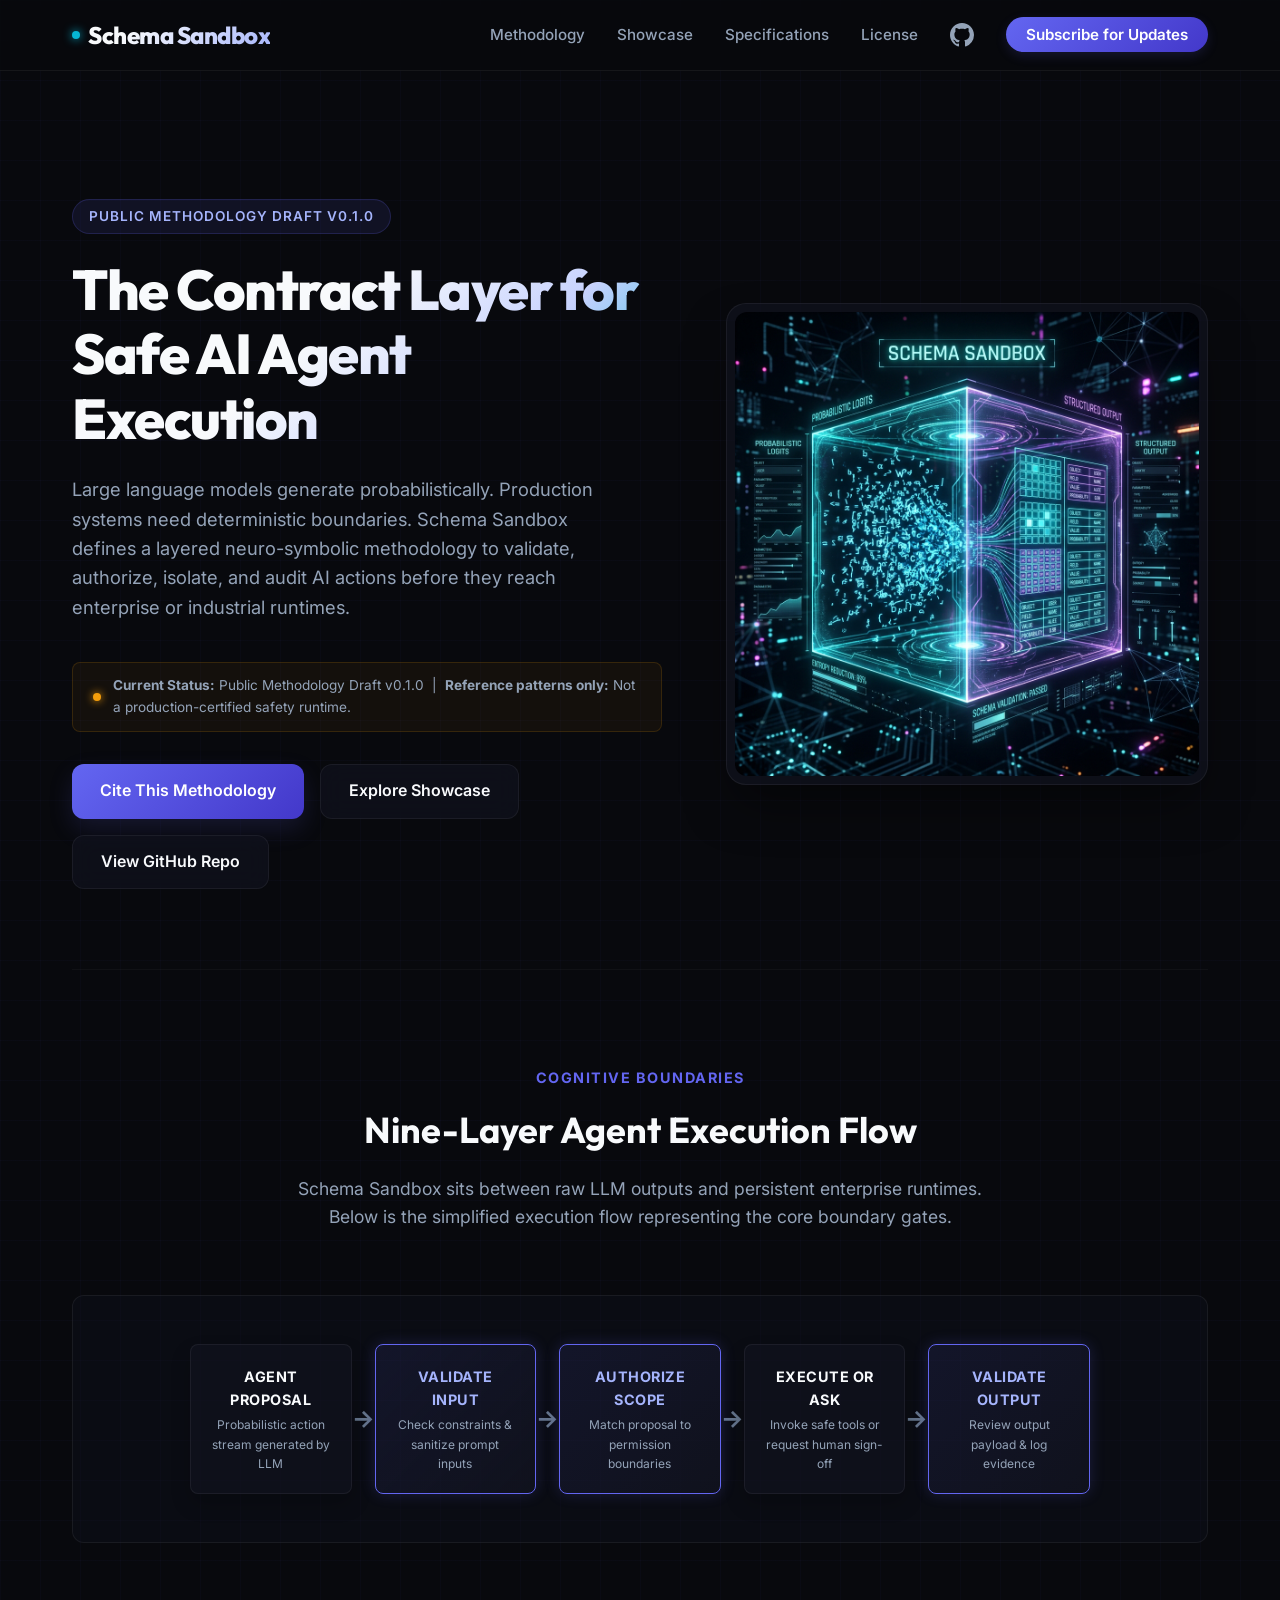
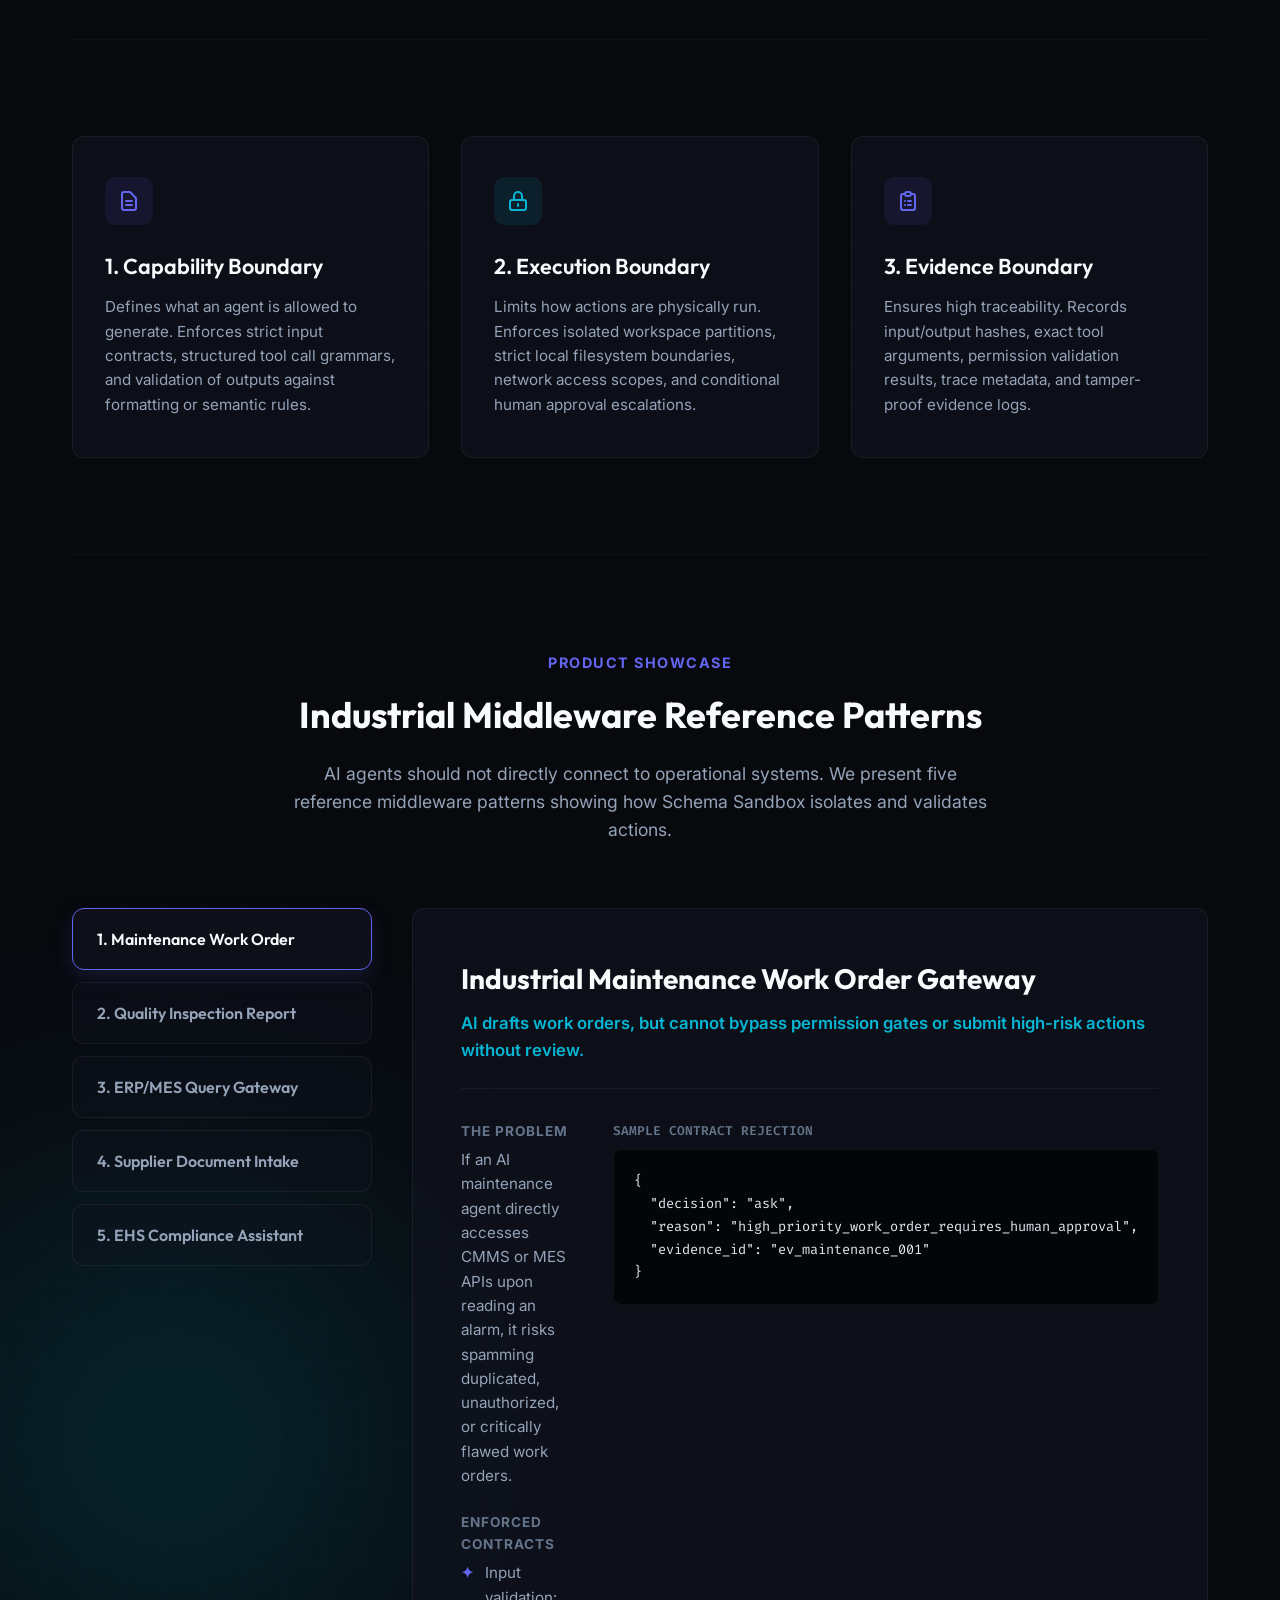
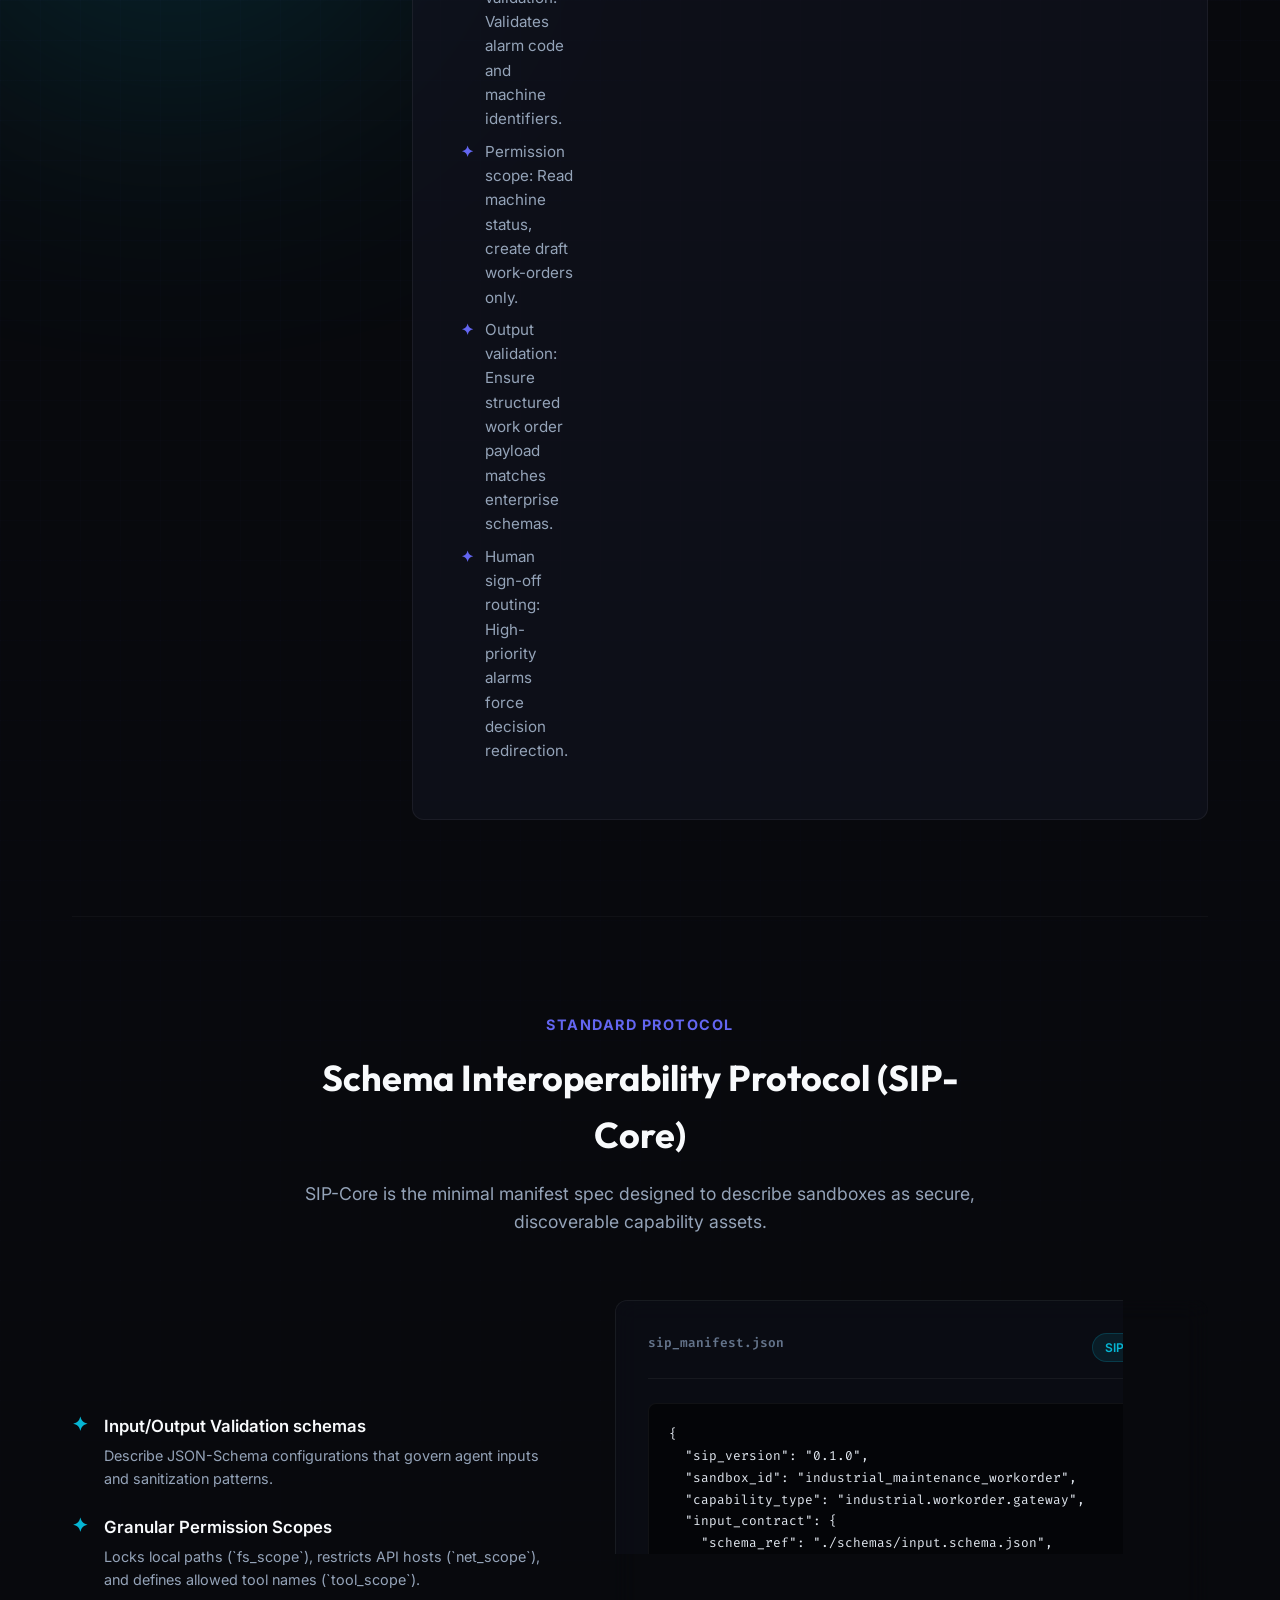
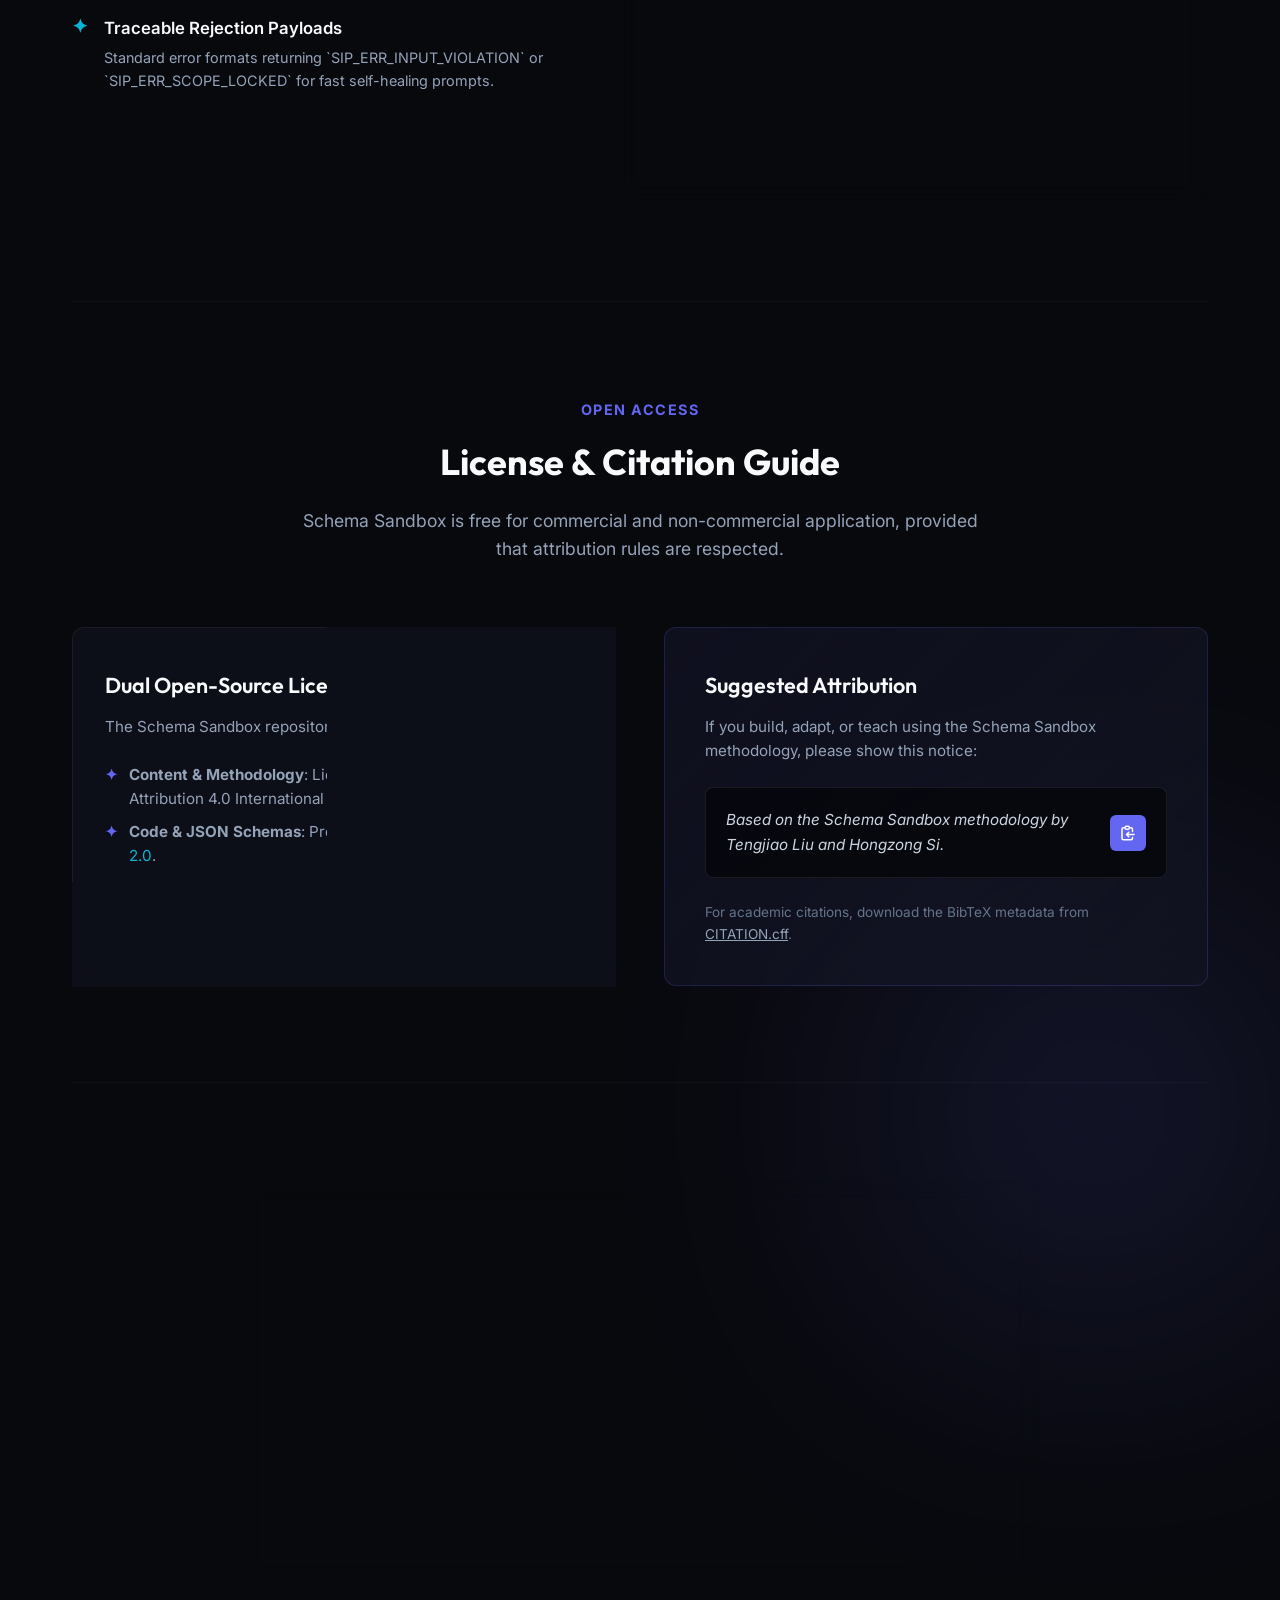
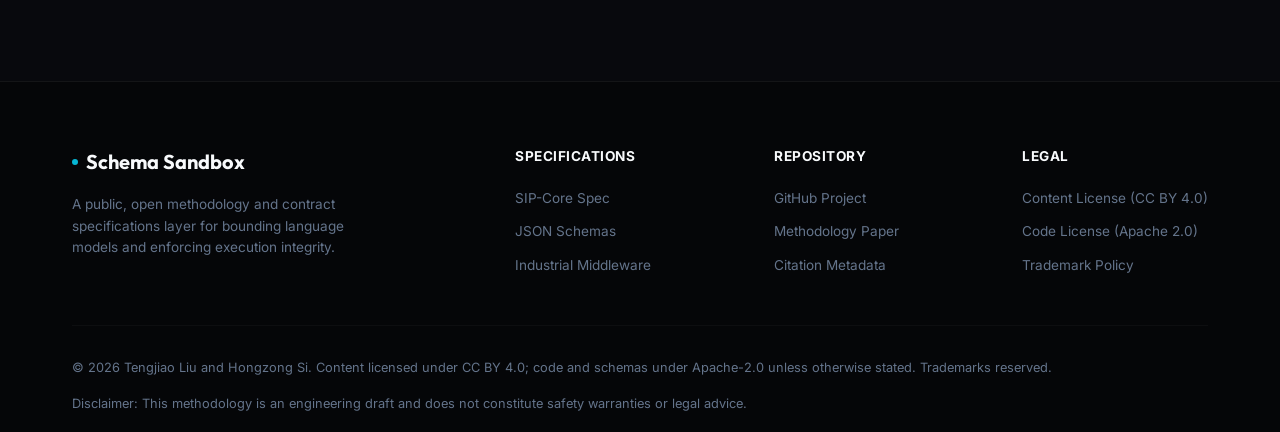
==== commit 6f84a590: "Update website footer copyright and add status disclaimer box and primary Cite CTA" ====
--- a/index.html
+++ b/index.html
@@ -5,6 +5,7 @@
   <meta name="viewport" content="width=device-width, initial-scale=1.0">
   <title>Schema Sandbox - Contract Layer for Safe AI Agent Execution</title>
   <meta name="description" content="Schema Sandbox is a public methodology and contract layer between probabilistic language models and deterministic execution. Free for commercial use with attribution.">
+  <link rel="icon" type="image/png" href="assets/schema_sandbox_logo.png">
   <link rel="stylesheet" href="website.css">
 </head>
 <body>
@@ -47,9 +48,15 @@
         <p class="hero-desc">
           Large language models generate probabilistically. Production systems need deterministic boundaries. Schema Sandbox defines a layered neuro-symbolic methodology to validate, authorize, isolate, and audit AI actions before they reach enterprise or industrial runtimes.
         </p>
+        <div class="status-disclaimer">
+          <div class="status-disclaimer-indicator"></div>
+          <div class="status-disclaimer-text">
+            <strong>Current Status:</strong> Public Methodology Draft v0.1.0 &nbsp;|&nbsp; <strong>Reference patterns only:</strong> Not a production-certified safety runtime.
+          </div>
+        </div>
         <div class="hero-ctas">
-          <a href="#subscribe" class="btn btn-primary">Subscribe for Updates</a>
-          <a href="#showcase" class="btn btn-secondary">Explore Middleware Cases</a>
+          <a href="#license" class="btn btn-primary">Cite This Methodology</a>
+          <a href="#showcase" class="btn btn-secondary">Explore Showcase</a>
           <a href="https://github.com/liutengjiao/Schema-Sandbox" class="btn btn-secondary" target="_blank">View GitHub Repo</a>
         </div>
       </div>
@@ -513,7 +520,7 @@
         </div>
       </div>
       <div class="footer-bottom">
-        <p>&copy; 2026 Tengjiao Liu and Hongzong Si. All rights reserved.</p>
+        <p>&copy; 2026 Tengjiao Liu and Hongzong Si. Content licensed under CC BY 4.0; code and schemas under Apache-2.0 unless otherwise stated. Trademarks reserved.</p>
         <p>Disclaimer: This methodology is an engineering draft and does not constitute safety warranties or legal advice.</p>
       </div>
     </div>
--- a/website.css
+++ b/website.css
@@ -959,6 +959,37 @@
   gap: 1rem;
 }
 
+/* Status Disclaimer */
+.status-disclaimer {
+  display: flex;
+  align-items: center;
+  gap: 0.75rem;
+  background: rgba(245, 158, 11, 0.05);
+  border: 1px solid rgba(245, 158, 11, 0.15);
+  padding: 0.75rem 1.25rem;
+  border-radius: 8px;
+  margin-bottom: 2rem;
+  font-size: 0.85rem;
+  color: var(--text-secondary);
+  align-self: flex-start;
+}
+
+.status-disclaimer-indicator {
+  width: 8px;
+  height: 8px;
+  background-color: var(--warning);
+  border-radius: 50%;
+  box-shadow: 0 0 8px var(--warning);
+  flex-shrink: 0;
+  animation: pulse-warn 2s infinite;
+}
+
+@keyframes pulse-warn {
+  0% { transform: scale(0.95); box-shadow: 0 0 0 0 rgba(245, 158, 11, 0.5); }
+  70% { transform: scale(1); box-shadow: 0 0 0 6px rgba(245, 158, 11, 0); }
+  100% { transform: scale(0.95); box-shadow: 0 0 0 0 rgba(245, 158, 11, 0); }
+}
+
 /* Responsiveness */
 @media (max-width: 992px) {
   .hero {
@@ -976,6 +1007,11 @@
     margin: 0 auto 2.5rem;
   }
   
+  .status-disclaimer {
+    align-self: center;
+    margin: 0 auto 2rem;
+  }
+  
   .hero-ctas {
     justify-content: center;
   }
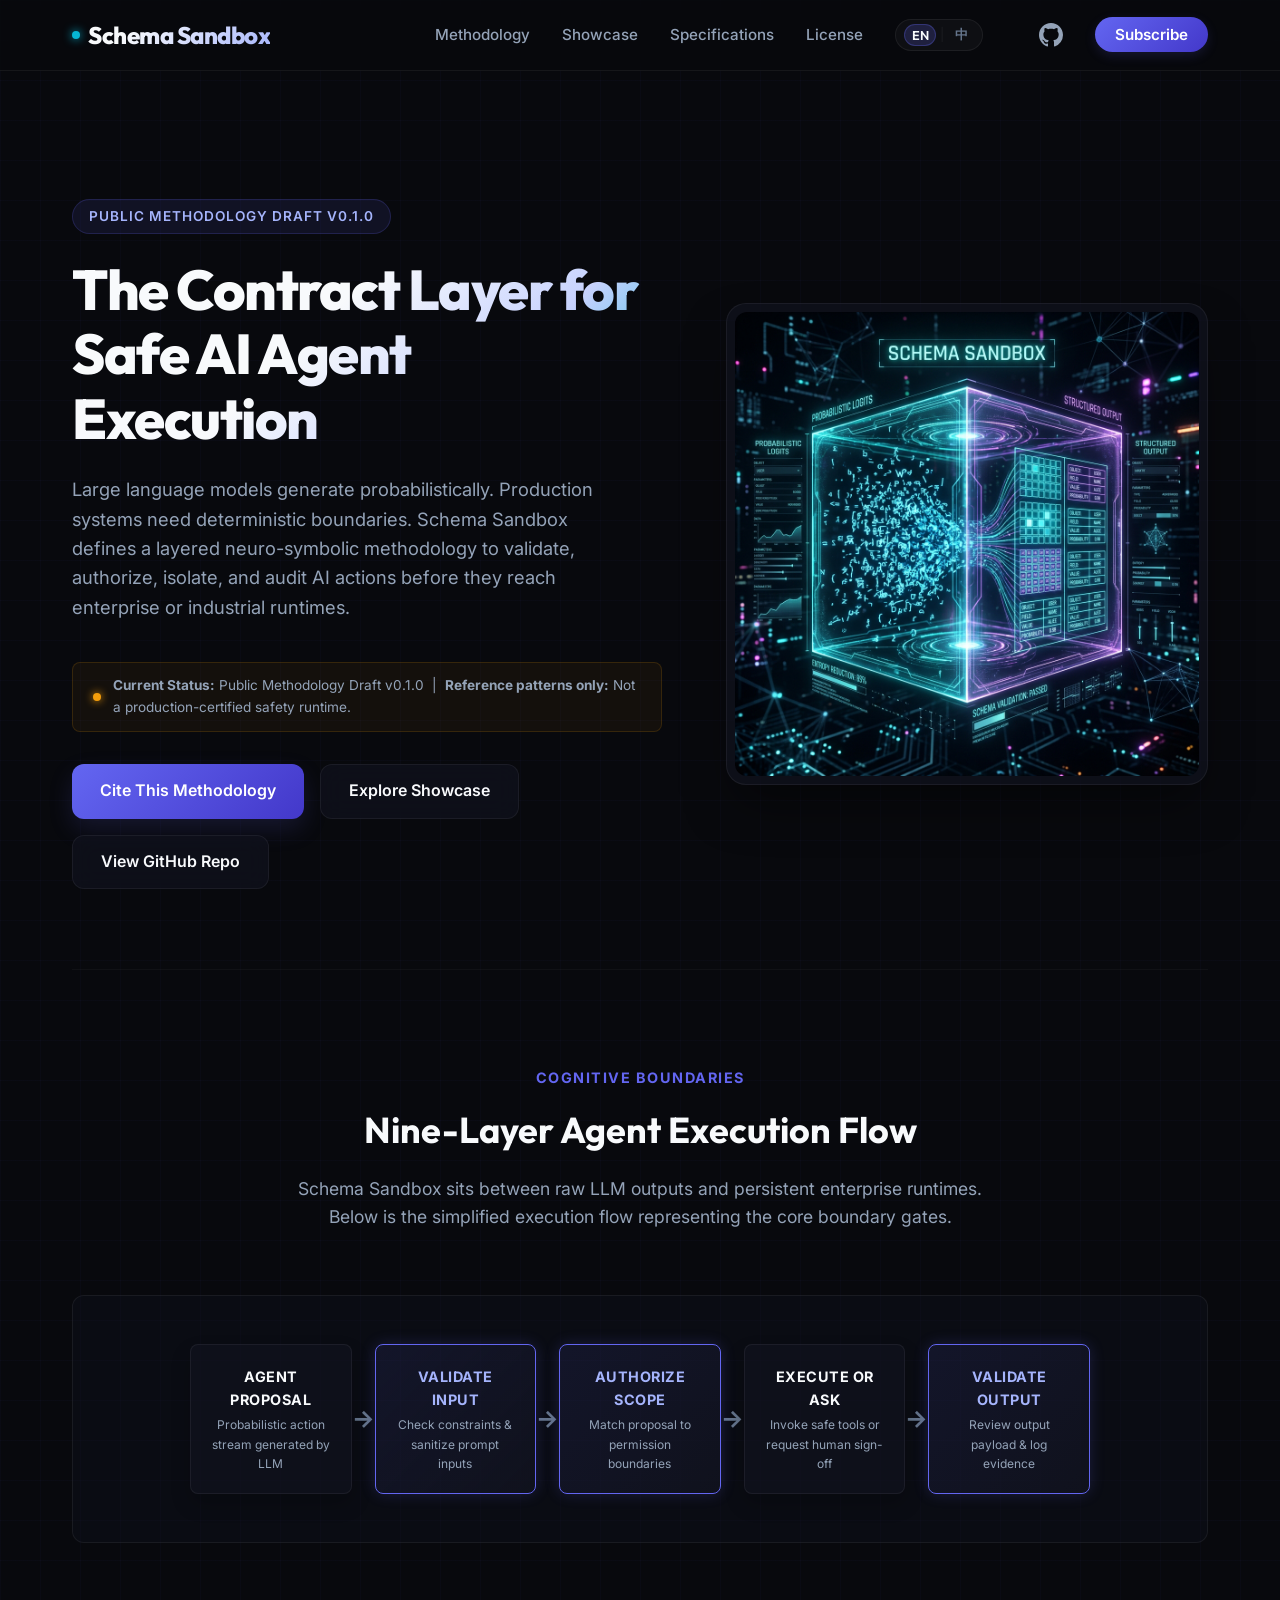
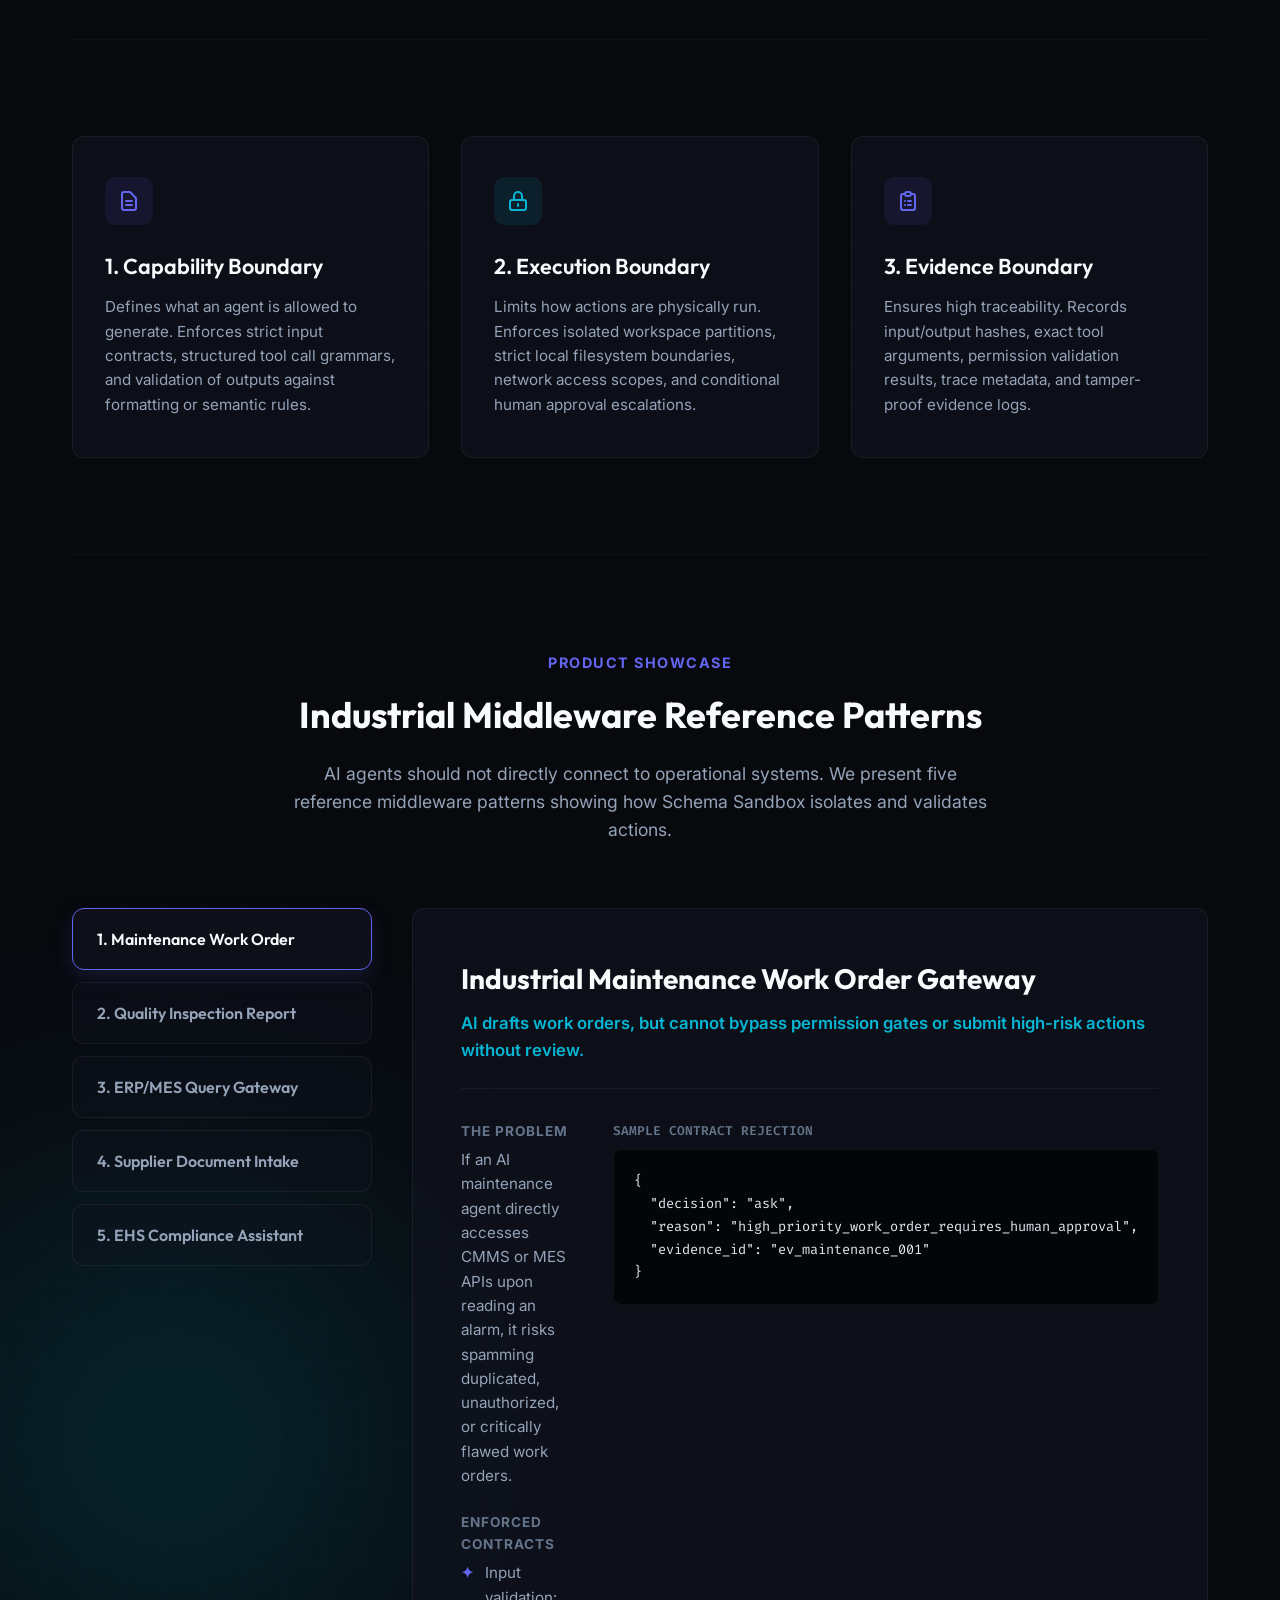
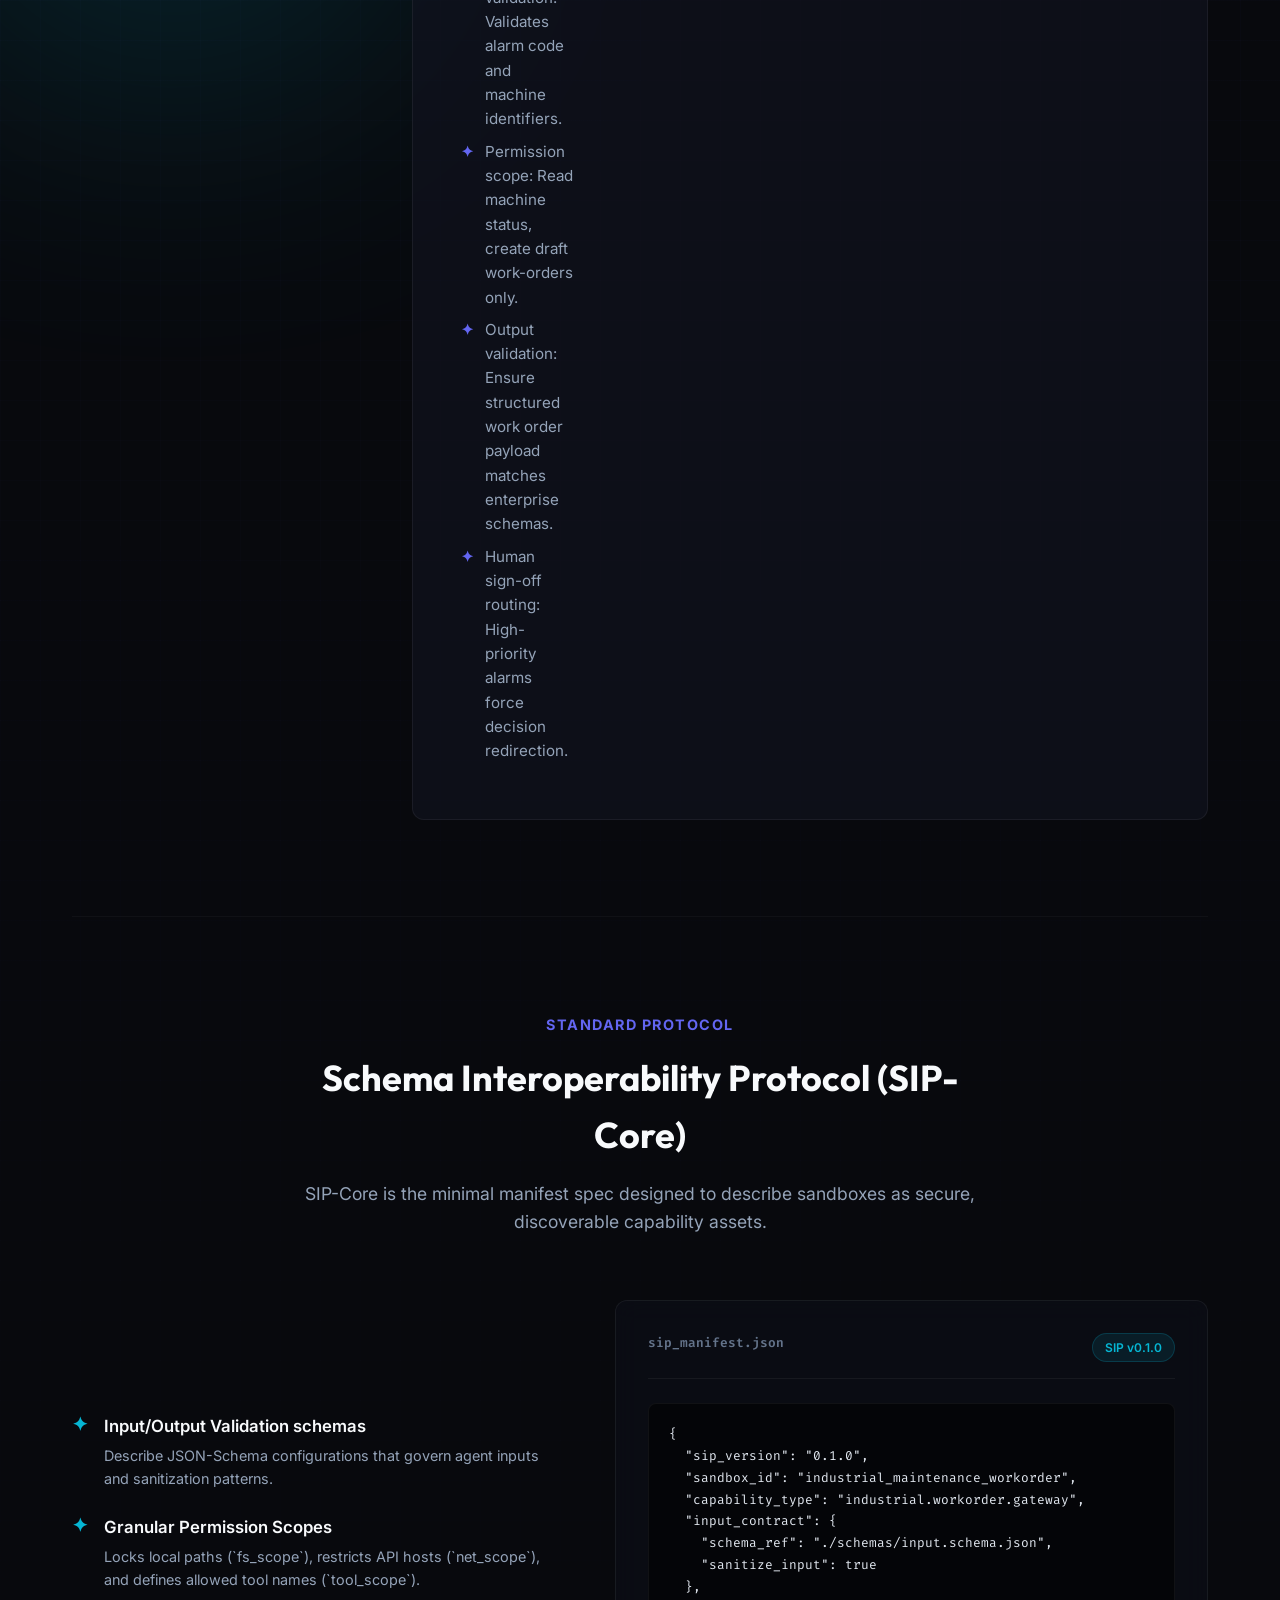
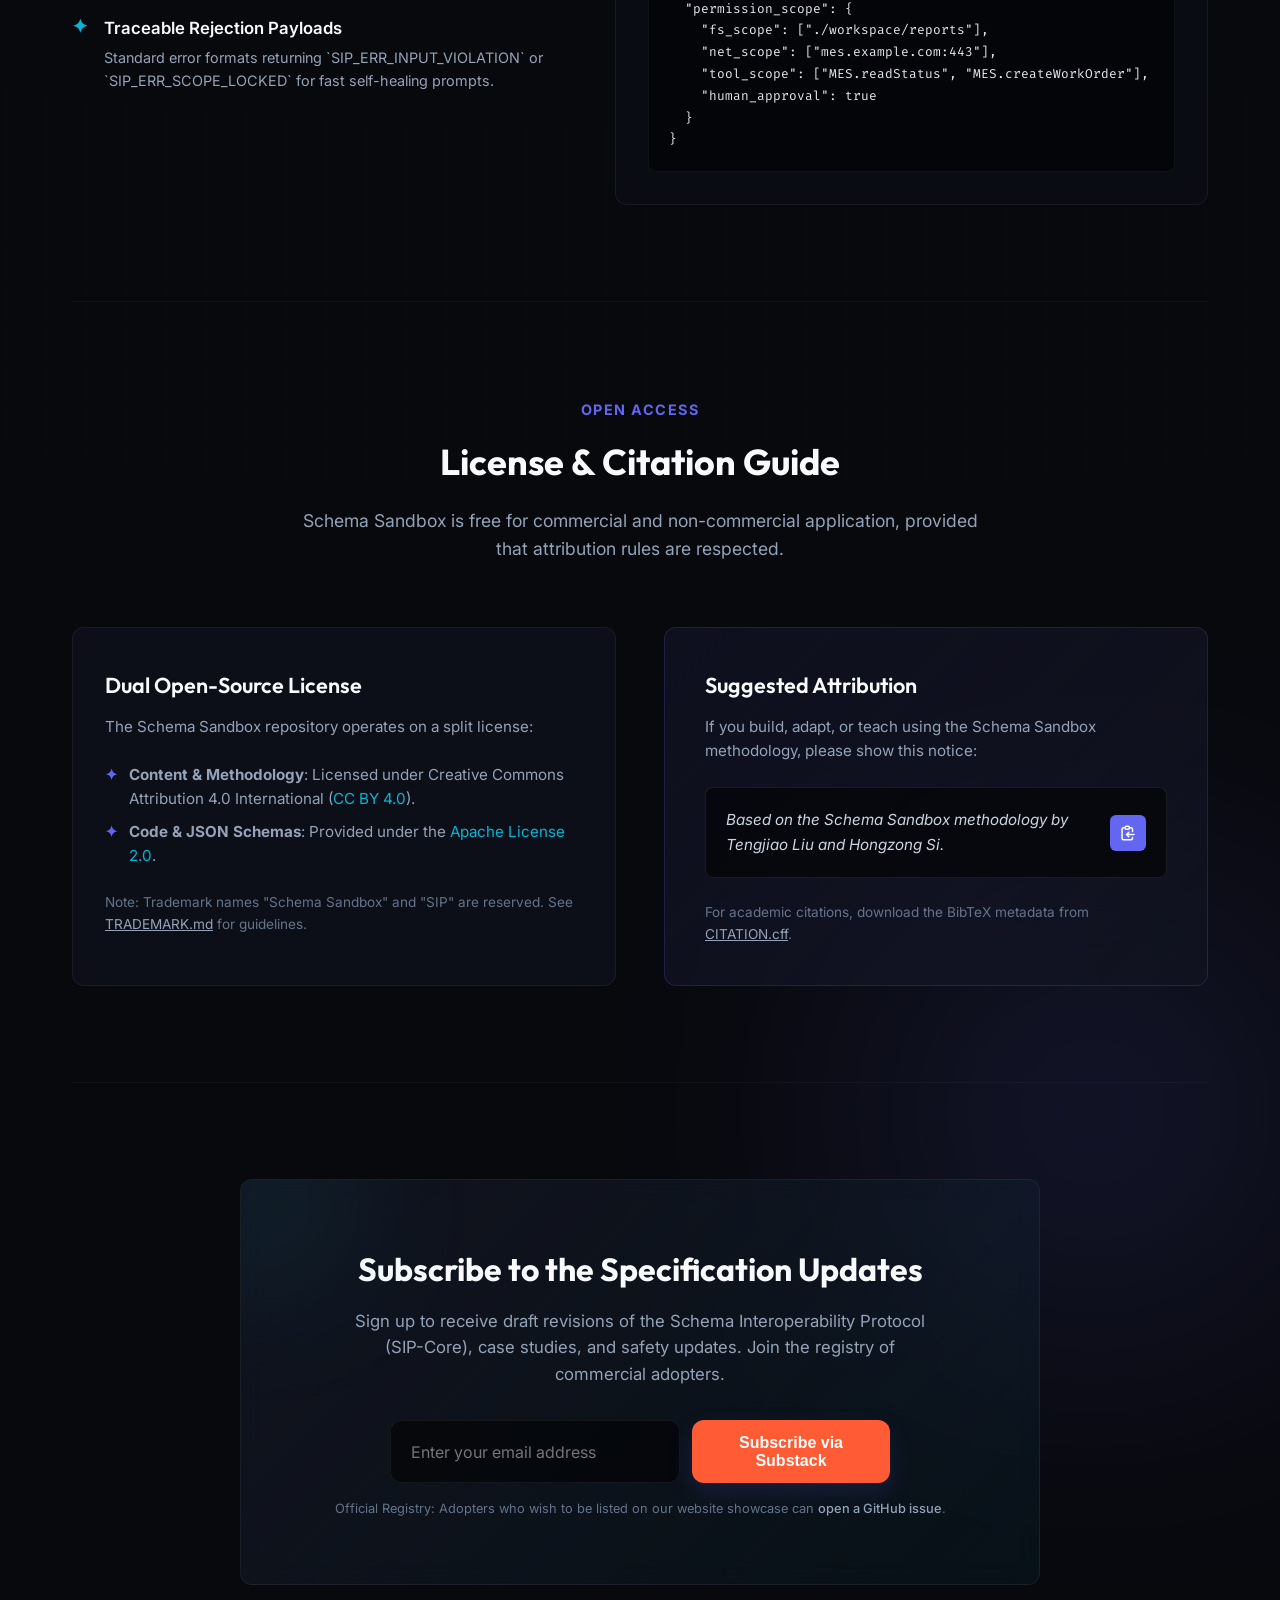
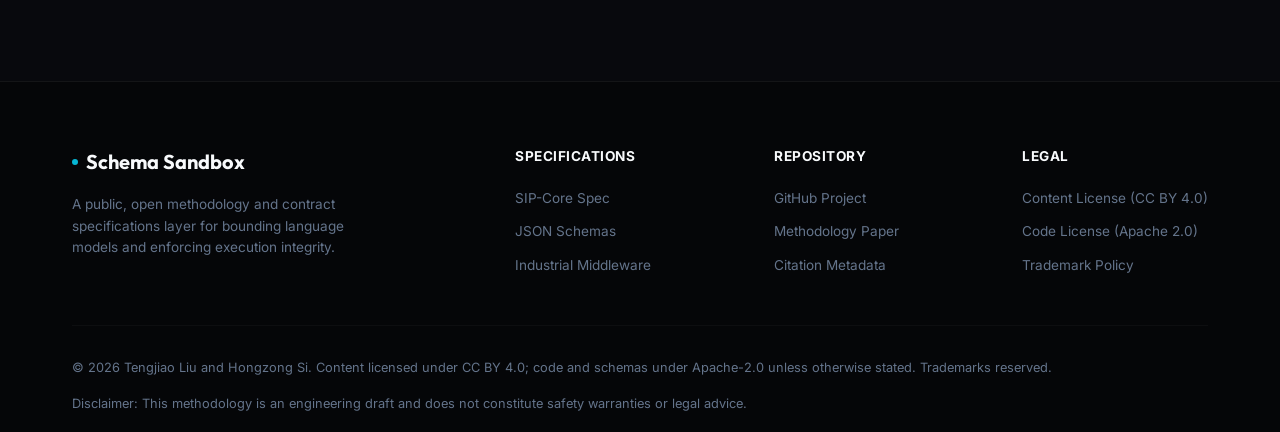
==== commit fd1f72ba: "Implement full bilingual (English & Chinese) translation switch" ====
--- a/index.html
+++ b/index.html
@@ -23,10 +23,17 @@
         Schema Sandbox
       </a>
       <ul class="nav-menu">
-        <li><a href="#methodology" class="nav-link">Methodology</a></li>
-        <li><a href="#showcase" class="nav-link">Showcase</a></li>
-        <li><a href="#specifications" class="nav-link">Specifications</a></li>
-        <li><a href="#license" class="nav-link">License</a></li>
+        <li><a href="#methodology" class="nav-link"><span class="lang-en">Methodology</span><span class="lang-cn">方法论</span></a></li>
+        <li><a href="#showcase" class="nav-link"><span class="lang-en">Showcase</span><span class="lang-cn">案例展示</span></a></li>
+        <li><a href="#specifications" class="nav-link"><span class="lang-en">Specifications</span><span class="lang-cn">协议规范</span></a></li>
+        <li><a href="#license" class="nav-link"><span class="lang-en">License</span><span class="lang-cn">授权与引用</span></a></li>
+        <li>
+          <div class="lang-switch">
+            <button class="lang-btn active" data-lang="en" onclick="setLanguage('en')">EN</button>
+            <span class="lang-divider">|</span>
+            <button class="lang-btn" data-lang="cn" onclick="setLanguage('cn')">中</button>
+          </div>
+        </li>
         <li>
           <a href="https://github.com/liutengjiao/Schema-Sandbox" class="github-icon-link" target="_blank" aria-label="GitHub Repository">
             <svg height="24" width="24" viewBox="0 0 16 16" fill="currentColor">
@@ -34,7 +41,7 @@
             </svg>
           </a>
         </li>
-        <li><a href="#subscribe" class="nav-link nav-cta">Subscribe for Updates</a></li>
+        <li><a href="#subscribe" class="nav-link nav-cta"><span class="lang-en">Subscribe</span><span class="lang-cn">订阅动态</span></a></li>
       </ul>
     </div>
   </header>
@@ -43,21 +50,42 @@
     <!-- Hero Section -->
     <section class="hero">
       <div class="hero-content">
-        <span class="tagline">Public Methodology Draft v0.1.0</span>
-        <h1 class="hero-title">The Contract Layer for Safe AI Agent Execution</h1>
-        <p class="hero-desc">
+        <span class="tagline lang-en">Public Methodology Draft v0.1.0</span>
+        <span class="tagline lang-cn">公开方法学草案 v0.1.0</span>
+        
+        <h1 class="hero-title lang-en">The Contract Layer for Safe AI Agent Execution</h1>
+        <h1 class="hero-title lang-cn">AI Agent 安全执行的合同层</h1>
+        
+        <p class="hero-desc lang-en">
           Large language models generate probabilistically. Production systems need deterministic boundaries. Schema Sandbox defines a layered neuro-symbolic methodology to validate, authorize, isolate, and audit AI actions before they reach enterprise or industrial runtimes.
         </p>
+        <p class="hero-desc lang-cn">
+          大语言模型是概率性生成的。生产环境系统在 Agent 调用工具、读写文件、访问 API 之前，需要确定性的边界。Schema Sandbox 定义了一个分层的 neuro-symbolic 方法论，在模型输出到达企业或工业运行时之前进行验证、授权、隔离和审计。
+        </p>
+
         <div class="status-disclaimer">
           <div class="status-disclaimer-indicator"></div>
-          <div class="status-disclaimer-text">
+          <div class="status-disclaimer-text lang-en">
             <strong>Current Status:</strong> Public Methodology Draft v0.1.0 &nbsp;|&nbsp; <strong>Reference patterns only:</strong> Not a production-certified safety runtime.
           </div>
-        </div>
+          <div class="status-disclaimer-text lang-cn">
+            <strong>当前状态:</strong> 公开方法学草案 v0.1.0 &nbsp;|&nbsp; <strong>仅供参考:</strong> 非生产环境认证的安全运行环境。
+          </div>
+        </div>
+
         <div class="hero-ctas">
-          <a href="#license" class="btn btn-primary">Cite This Methodology</a>
-          <a href="#showcase" class="btn btn-secondary">Explore Showcase</a>
-          <a href="https://github.com/liutengjiao/Schema-Sandbox" class="btn btn-secondary" target="_blank">View GitHub Repo</a>
+          <a href="#license" class="btn btn-primary">
+            <span class="lang-en">Cite This Methodology</span>
+            <span class="lang-cn">引用此方法论</span>
+          </a>
+          <a href="#showcase" class="btn btn-secondary">
+            <span class="lang-en">Explore Showcase</span>
+            <span class="lang-cn">浏览案例展示</span>
+          </a>
+          <a href="https://github.com/liutengjiao/Schema-Sandbox" class="btn btn-secondary" target="_blank">
+            <span class="lang-en">View GitHub Repo</span>
+            <span class="lang-cn">访问 GitHub 仓库</span>
+          </a>
         </div>
       </div>
       <div class="hero-image-container">
@@ -70,38 +98,55 @@
     <!-- Flow Diagram Section -->
     <section class="section" id="methodology">
       <div class="section-header">
-        <span class="section-subtitle">Cognitive Boundaries</span>
-        <h2 class="section-title">Nine-Layer Agent Execution Flow</h2>
-        <p class="section-desc">
+        <span class="section-subtitle lang-en">Cognitive Boundaries</span>
+        <span class="section-subtitle lang-cn">认知边界</span>
+        
+        <h2 class="section-title lang-en">Nine-Layer Agent Execution Flow</h2>
+        <h2 class="section-title lang-cn">九层 Agent 执行流程</h2>
+        
+        <p class="section-desc lang-en">
           Schema Sandbox sits between raw LLM outputs and persistent enterprise runtimes. Below is the simplified execution flow representing the core boundary gates.
+        </p>
+        <p class="section-desc lang-cn">
+          Schema Sandbox 介于原始 LLM 输出与持久化企业运行时之间。以下是核心边界网关的简化执行流程。
         </p>
       </div>
 
       <div class="flow-container">
         <div class="flow-step-wrapper">
           <div class="flow-step">
-            <div class="flow-step-title">Agent Proposal</div>
-            <div class="flow-step-desc">Probabilistic action stream generated by LLM</div>
+            <div class="flow-step-title lang-en">Agent Proposal</div>
+            <div class="flow-step-title lang-cn">Agent 提案</div>
+            <div class="flow-step-desc lang-en">Probabilistic action stream generated by LLM</div>
+            <div class="flow-step-desc lang-cn">LLM 生成的概率性动作流</div>
           </div>
           <div class="flow-arrow">→</div>
           <div class="flow-step active-gate">
-            <div class="flow-step-title">Validate Input</div>
-            <div class="flow-step-desc">Check constraints & sanitize prompt inputs</div>
+            <div class="flow-step-title lang-en">Validate Input</div>
+            <div class="flow-step-title lang-cn">校验输入</div>
+            <div class="flow-step-desc lang-en">Check constraints & sanitize prompt inputs</div>
+            <div class="flow-step-desc lang-cn">检查约束并清理提示词输入</div>
           </div>
           <div class="flow-arrow">→</div>
           <div class="flow-step active-gate">
-            <div class="flow-step-title">Authorize Scope</div>
-            <div class="flow-step-desc">Match proposal to permission boundaries</div>
+            <div class="flow-step-title lang-en">Authorize Scope</div>
+            <div class="flow-step-title lang-cn">授权范围</div>
+            <div class="flow-step-desc lang-en">Match proposal to permission boundaries</div>
+            <div class="flow-step-desc lang-cn">将动作提案匹配至权限边界</div>
           </div>
           <div class="flow-arrow">→</div>
           <div class="flow-step">
-            <div class="flow-step-title">Execute or Ask</div>
-            <div class="flow-step-desc">Invoke safe tools or request human sign-off</div>
+            <div class="flow-step-title lang-en">Execute or Ask</div>
+            <div class="flow-step-title lang-cn">执行或询问</div>
+            <div class="flow-step-desc lang-en">Invoke safe tools or request human sign-off</div>
+            <div class="flow-step-desc lang-cn">调用安全工具或请求人工签批</div>
           </div>
           <div class="flow-arrow">→</div>
           <div class="flow-step active-gate">
-            <div class="flow-step-title">Validate Output</div>
-            <div class="flow-step-desc">Review output payload & log evidence</div>
+            <div class="flow-step-title lang-en">Validate Output</div>
+            <div class="flow-step-title lang-cn">校验输出</div>
+            <div class="flow-step-desc lang-en">Review output payload & log evidence</div>
+            <div class="flow-step-desc lang-cn">审查输出数据并记录证据</div>
           </div>
         </div>
       </div>
@@ -114,22 +159,28 @@
           <div class="card-icon">
             <svg width="24" height="24" fill="none" stroke="currentColor" stroke-width="2" viewBox="0 0 24 24"><path stroke-linecap="round" stroke-linejoin="round" d="M9 12h6m-6 4h6m2 5H7a2 2 0 01-2-2V5a2 2 0 012-2h5.586a1 1 0 01.707.293l5.414 5.414a1 1 0 01.293.707V19a2 2 0 01-2 2z"></path></svg>
           </div>
-          <h3 class="card-title">1. Capability Boundary</h3>
-          <p class="card-desc">Defines what an agent is allowed to generate. Enforces strict input contracts, structured tool call grammars, and validation of outputs against formatting or semantic rules.</p>
+          <h3 class="card-title lang-en">1. Capability Boundary</h3>
+          <h3 class="card-title lang-cn">1. 能力边界</h3>
+          <p class="card-desc lang-en">Defines what an agent is allowed to generate. Enforces strict input contracts, structured tool call grammars, and validation of outputs against formatting or semantic rules.</p>
+          <p class="card-desc lang-cn">定义允许 Agent 生成的内容。强制执行严格的输入合同、结构化工具调用语法，并根据格式或语义规则校验输出。</p>
         </div>
         <div class="glass-card">
           <div class="card-icon">
             <svg width="24" height="24" fill="none" stroke="currentColor" stroke-width="2" viewBox="0 0 24 24"><path stroke-linecap="round" stroke-linejoin="round" d="M12 15v2m-6 4h12a2 2 0 002-2v-6a2 2 0 00-2-2H6a2 2 0 00-2 2v6a2 2 0 002 2zm10-10V7a4 4 0 00-8 0v4h8z"></path></svg>
           </div>
-          <h3 class="card-title">2. Execution Boundary</h3>
-          <p class="card-desc">Limits how actions are physically run. Enforces isolated workspace partitions, strict local filesystem boundaries, network access scopes, and conditional human approval escalations.</p>
+          <h3 class="card-title lang-en">2. Execution Boundary</h3>
+          <h3 class="card-title lang-cn">2. 执行边界</h3>
+          <p class="card-desc lang-en">Limits how actions are physically run. Enforces isolated workspace partitions, strict local filesystem boundaries, network access scopes, and conditional human approval escalations.</p>
+          <p class="card-desc lang-cn">限制动作的物理运行方式。强制执行隔离的工作区分区、严格的本地文件系统边界、网络访问范围以及条件性人工审批升级。</p>
         </div>
         <div class="glass-card">
           <div class="card-icon">
             <svg width="24" height="24" fill="none" stroke="currentColor" stroke-width="2" viewBox="0 0 24 24"><path stroke-linecap="round" stroke-linejoin="round" d="M9 5H7a2 2 0 00-2 2v12a2 2 0 002 2h10a2 2 0 002-2V7a2 2 0 00-2-2h-2M9 5a2 2 0 002 2h2a2 2 0 002-2M9 5a2 2 0 012-2h2a2 2 0 012 2m-3 7h3m-3 4h3m-6-4h.01M9 16h.01"></path></svg>
           </div>
-          <h3 class="card-title">3. Evidence Boundary</h3>
-          <p class="card-desc">Ensures high traceability. Records input/output hashes, exact tool arguments, permission validation results, trace metadata, and tamper-proof evidence logs.</p>
+          <h3 class="card-title lang-en">3. Evidence Boundary</h3>
+          <h3 class="card-title lang-cn">3. 证据边界</h3>
+          <p class="card-desc lang-en">Ensures high traceability. Records input/output hashes, exact tool arguments, permission validation results, trace metadata, and tamper-proof evidence logs.</p>
+          <p class="card-desc lang-cn">确保高度可追溯性。记录输入/输出哈希、精确的工具参数、权限校验结果、追踪元数据以及防篡改的证据日志。</p>
         </div>
       </div>
     </section>
@@ -137,10 +188,17 @@
     <!-- Industrial Middleware Showcase Section -->
     <section class="section" id="showcase">
       <div class="section-header">
-        <span class="section-subtitle">Product Showcase</span>
-        <h2 class="section-title">Industrial Middleware Reference Patterns</h2>
-        <p class="section-desc">
+        <span class="section-subtitle lang-en">Product Showcase</span>
+        <span class="section-subtitle lang-cn">案例展示</span>
+        
+        <h2 class="section-title lang-en">Industrial Middleware Reference Patterns</h2>
+        <h2 class="section-title lang-cn">工业级 AI 中间件参考模式</h2>
+        
+        <p class="section-desc lang-en">
           AI agents should not directly connect to operational systems. We present five reference middleware patterns showing how Schema Sandbox isolates and validates actions.
+        </p>
+        <p class="section-desc lang-cn">
+          AI Agent 不应直接连接到生产系统。我们展示了五种参考中间件模式，以演示 Schema Sandbox 如何隔离和校验动作。
         </p>
       </div>
 
@@ -148,19 +206,24 @@
         <!-- Sidebar Tabs -->
         <div class="showcase-tabs">
           <button class="showcase-tab active" data-tab="tab-maintenance">
-            1. Maintenance Work Order
+            <span class="lang-en">1. Maintenance Work Order</span>
+            <span class="lang-cn">1. 设备维护工单</span>
           </button>
           <button class="showcase-tab" data-tab="tab-quality">
-            2. Quality Inspection Report
+            <span class="lang-en">2. Quality Inspection Report</span>
+            <span class="lang-cn">2. 质量检测报告</span>
           </button>
           <button class="showcase-tab" data-tab="tab-permission">
-            3. ERP/MES Query Gateway
+            <span class="lang-en">3. ERP/MES Query Gateway</span>
+            <span class="lang-cn">3. ERP/MES 查询网关</span>
           </button>
           <button class="showcase-tab" data-tab="tab-intake">
-            4. Supplier Document Intake
+            <span class="lang-en">4. Supplier Document Intake</span>
+            <span class="lang-cn">4. 供应商文档录入</span>
           </button>
           <button class="showcase-tab" data-tab="tab-ehs">
-            5. EHS Compliance Assistant
+            <span class="lang-en">5. EHS Compliance Assistant</span>
+            <span class="lang-cn">5. EHS 安全合规助手</span>
           </button>
         </div>
 
@@ -168,29 +231,45 @@
         <!-- Panel 1 -->
         <div class="showcase-content active" id="tab-maintenance">
           <div class="showcase-header">
-            <h3 class="showcase-title">Industrial Maintenance Work Order Gateway</h3>
-            <span class="showcase-one-line">AI drafts work orders, but cannot bypass permission gates or submit high-risk actions without review.</span>
+            <h3 class="showcase-title lang-en">Industrial Maintenance Work Order Gateway</h3>
+            <h3 class="showcase-title lang-cn">设备维护工单网关</h3>
+            
+            <span class="showcase-one-line lang-en">AI drafts work orders, but cannot bypass permission gates or submit high-risk actions without review.</span>
+            <span class="showcase-one-line lang-cn">AI 可以草拟维护工单，但不能绕过权限边界或在未经人工审批下提交高风险操作。</span>
           </div>
           <div class="showcase-body">
             <div class="showcase-details">
               <div>
-                <h4 class="showcase-meta-title">The Problem</h4>
-                <p class="showcase-meta-content">
+                <h4 class="showcase-meta-title lang-en">The Problem</h4>
+                <h4 class="showcase-meta-title lang-cn">面临问题</h4>
+                <p class="showcase-meta-content lang-en">
                   If an AI maintenance agent directly accesses CMMS or MES APIs upon reading an alarm, it risks spamming duplicated, unauthorized, or critically flawed work orders.
                 </p>
-              </div>
-              <div>
-                <h4 class="showcase-meta-title">Enforced Contracts</h4>
-                <ul class="contract-list">
+                <p class="showcase-meta-content lang-cn">
+                  如果 AI 维护 Agent 在读取设备警报后直接调用 CMMS 或 MES API，可能会导致大量重复、越权或存在严重逻辑缺陷的工单被自动提交。
+                </p>
+              </div>
+              <div>
+                <h4 class="showcase-meta-title lang-en">Enforced Contracts</h4>
+                <h4 class="showcase-meta-title lang-cn">强制执行合同</h4>
+                
+                <ul class="contract-list lang-en">
                   <li class="contract-item">Input validation: Validates alarm code and machine identifiers.</li>
                   <li class="contract-item">Permission scope: Read machine status, create draft work-orders only.</li>
                   <li class="contract-item">Output validation: Ensure structured work order payload matches enterprise schemas.</li>
                   <li class="contract-item">Human sign-off routing: High-priority alarms force decision redirection.</li>
                 </ul>
+                <ul class="contract-list lang-cn">
+                  <li class="contract-item">输入校验：验证警报代码和设备标识符。</li>
+                  <li class="contract-item">权限范围：读取设备状态，仅限创建工单草稿。</li>
+                  <li class="contract-item">输出校验：确保生成的工单数据符合企业系统 Schema 规范。</li>
+                  <li class="contract-item">人工审批路由：高优先级警报将强制重定向决策至人工审批。</li>
+                </ul>
               </div>
             </div>
             <div class="showcase-code-wrapper">
-              <span class="code-title">SAMPLE CONTRACT REJECTION</span>
+              <span class="code-title lang-en">SAMPLE CONTRACT REJECTION</span>
+              <span class="code-title lang-cn">合同拒绝返回包样例</span>
               <pre><code>{
   "decision": "ask",
   "reason": "high_priority_work_order_requires_human_approval",
@@ -203,28 +282,43 @@
         <!-- Panel 2 -->
         <div class="showcase-content" id="tab-quality">
           <div class="showcase-header">
-            <h3 class="showcase-title">Quality Inspection Report Contract</h3>
-            <span class="showcase-one-line">AI generates inspection reports, but must satisfy field validation and forbidden-claim constraints.</span>
+            <h3 class="showcase-title lang-en">Quality Inspection Report Contract</h3>
+            <h3 class="showcase-title lang-cn">质量检测报告合同</h3>
+            
+            <span class="showcase-one-line lang-en">AI generates inspection reports, but must satisfy field validation and forbidden-claim constraints.</span>
+            <span class="showcase-one-line lang-cn">AI 可以生成质检报告，但必须满足字段、数据证据和禁用词约束。</span>
           </div>
           <div class="showcase-body">
             <div class="showcase-details">
               <div>
-                <h4 class="showcase-meta-title">The Problem</h4>
-                <p class="showcase-meta-content">
+                <h4 class="showcase-meta-title lang-en">The Problem</h4>
+                <h4 class="showcase-meta-title lang-cn">面临问题</h4>
+                <p class="showcase-meta-content lang-en">
                   AI-generated quality reports often hallucinate claims of certitude, omit required batch references, or state compliant status unsupported by actual raw test scores.
                 </p>
-              </div>
-              <div>
-                <h4 class="showcase-meta-title">Enforced Contracts</h4>
-                <ul class="contract-list">
+                <p class="showcase-meta-content lang-cn">
+                  AI 生成的报告可能遗漏关键批次引用、过度承诺合格性，或者得出没有真实测试数据支持的结论。
+                </p>
+              </div>
+              <div>
+                <h4 class="showcase-meta-title lang-en">Enforced Contracts</h4>
+                <h4 class="showcase-meta-title lang-cn">强制执行合同</h4>
+                
+                <ul class="contract-list lang-en">
                   <li class="contract-item">Required fields: Batch ID, inspector key, raw value, tolerance limits.</li>
                   <li class="contract-item">Forbidden patterns: Denies marketing-speak like "100% compliant" or "guaranteed defect-free".</li>
                   <li class="contract-item">Evidence binding: Forces cryptographic signature matching of input test records.</li>
                 </ul>
+                <ul class="contract-list lang-cn">
+                  <li class="contract-item">必要字段：批次 ID、质检员密钥、原始测量值、容差范围。</li>
+                  <li class="contract-item">禁用模式：禁止使用“100%合格”或“保证无缺陷”等营销辞令，除非有真实检测数据支撑。</li>
+                  <li class="contract-item">证据绑定：强制对输入测试记录进行加密数字签名包装。</li>
+                </ul>
               </div>
             </div>
             <div class="showcase-code-wrapper">
-              <span class="code-title">SAMPLE CONTRACT REJECTION</span>
+              <span class="code-title lang-en">SAMPLE CONTRACT REJECTION</span>
+              <span class="code-title lang-cn">合同拒绝返回包样例</span>
               <pre><code>{
   "decision": "reject",
   "reason": "forbidden_pattern_matched",
@@ -240,28 +334,43 @@
         <!-- Panel 3 -->
         <div class="showcase-content" id="tab-permission">
           <div class="showcase-header">
-            <h3 class="showcase-title">ERP / MES Permission Gateway</h3>
-            <span class="showcase-one-line">No direct database connections. AI queries pass through schema permission layers and field filters.</span>
+            <h3 class="showcase-title lang-en">ERP / MES Permission Gateway</h3>
+            <h3 class="showcase-title lang-cn">ERP / MES 查询网关</h3>
+            
+            <span class="showcase-one-line lang-en">No direct database connections. AI queries pass through schema permission layers and field filters.</span>
+            <span class="showcase-one-line lang-cn">禁止直接连接数据库。所有的 AI 查询都必须经过 Schema 权限层和字段过滤。</span>
           </div>
           <div class="showcase-body">
             <div class="showcase-details">
               <div>
-                <h4 class="showcase-meta-title">The Problem</h4>
-                <p class="showcase-meta-content">
+                <h4 class="showcase-meta-title lang-en">The Problem</h4>
+                <h4 class="showcase-meta-title lang-cn">面临问题</h4>
+                <p class="showcase-meta-content lang-en">
                   General-purpose AI agents can generate direct queries that request restricted operational logs, leak customer databases, or leak cross-partition organizational data.
                 </p>
-              </div>
-              <div>
-                <h4 class="showcase-meta-title">Enforced Contracts</h4>
-                <ul class="contract-list">
+                <p class="showcase-meta-content lang-cn">
+                  通用型 AI Agent 可能会生成直接的数据库查询，从而获取受限的运营日志、泄露客户数据库或跨隔离区读取数据。
+                </p>
+              </div>
+              <div>
+                <h4 class="showcase-meta-title lang-en">Enforced Contracts</h4>
+                <h4 class="showcase-meta-title lang-cn">强制执行合同</h4>
+                
+                <ul class="contract-list lang-en">
                   <li class="contract-item">Role-aware scope: Maps agent session key to specific tables and query actions.</li>
                   <li class="contract-item">Field-level sanitization: Automatically strips or hashes sensitive fields.</li>
                   <li class="contract-item">Deny-by-default: Rejects any ambiguous or multi-join operations.</li>
                 </ul>
+                <ul class="contract-list lang-cn">
+                  <li class="contract-item">角色感知范围：将 Agent 会话密钥映射到特定的表和查询动作。</li>
+                  <li class="contract-item">字段级脱敏：自动剥离或哈希敏感字段。</li>
+                  <li class="contract-item">默认拒绝：拒绝任何模糊的或包含多表关联的操作。</li>
+                </ul>
               </div>
             </div>
             <div class="showcase-code-wrapper">
-              <span class="code-title">SAMPLE CONTRACT REJECTION</span>
+              <span class="code-title lang-en">SAMPLE CONTRACT REJECTION</span>
+              <span class="code-title lang-cn">合同拒绝返回包样例</span>
               <pre><code>{
   "decision": "reject",
   "reason": "scope_violation",
@@ -277,28 +386,43 @@
         <!-- Panel 4 -->
         <div class="showcase-content" id="tab-intake">
           <div class="showcase-header">
-            <h3 class="showcase-title">Supplier Document Intake</h3>
-            <span class="showcase-one-line">AI parses supplier documents, but only validated, structured records enter enterprise systems.</span>
+            <h3 class="showcase-title lang-en">Supplier Document Intake</h3>
+            <h3 class="showcase-title lang-cn">供应商文档录入</h3>
+            
+            <span class="showcase-one-line lang-en">AI parses supplier documents, but only validated, structured records enter enterprise systems.</span>
+            <span class="showcase-one-line lang-cn">AI 可以从非结构化文档中提取供应商信息，但只有经过校验的字段才能写入业务系统。</span>
           </div>
           <div class="showcase-body">
             <div class="showcase-details">
               <div>
-                <h4 class="showcase-meta-title">The Problem</h4>
-                <p class="showcase-meta-content">
+                <h4 class="showcase-meta-title lang-en">The Problem</h4>
+                <h4 class="showcase-meta-title lang-cn">面临问题</h4>
+                <p class="showcase-meta-content lang-en">
                   Invoices, packing list attachments, and emails contain highly irregular data formats. Unvalidated AI extraction leads to corrupt database records.
                 </p>
-              </div>
-              <div>
-                <h4 class="showcase-meta-title">Enforced Contracts</h4>
-                <ul class="contract-list">
+                <p class="showcase-meta-content lang-cn">
+                  发票、装箱单附件和电子邮件包含极不规则的数据格式。未经校验的 AI 提取会导致数据库记录混乱或损坏。
+                </p>
+              </div>
+              <div>
+                <h4 class="showcase-meta-title lang-en">Enforced Contracts</h4>
+                <h4 class="showcase-meta-title lang-cn">强制执行合同</h4>
+                
+                <ul class="contract-list lang-en">
                   <li class="contract-item">Required structures: Supplier name, registry code, tax identifier, currency.</li>
                   <li class="contract-item">Schema checking: Enforces ISO country boundaries and correct postal formats.</li>
                   <li class="contract-item">Fallback logic: Auto-sends missing field complaints back to the supplier.</li>
                 </ul>
+                <ul class="contract-list lang-cn">
+                  <li class="contract-item">必需结构：供应商名称、注册码、税号、货币类型。</li>
+                  <li class="contract-item">Schema 检查：强制执行 ISO 国家代码边界和正确的邮编格式。</li>
+                  <li class="contract-item">回退逻辑：自动将缺失字段的申诉意见发送回供应商。</li>
+                </ul>
               </div>
             </div>
             <div class="showcase-code-wrapper">
-              <span class="code-title">SAMPLE CONTRACT REJECTION</span>
+              <span class="code-title lang-en">SAMPLE CONTRACT REJECTION</span>
+              <span class="code-title lang-cn">合同拒绝返回包样例</span>
               <pre><code>{
   "decision": "reject",
   "reason": "missing_required_fields",
@@ -316,28 +440,43 @@
         <!-- Panel 5 -->
         <div class="showcase-content" id="tab-ehs">
           <div class="showcase-header">
-            <h3 class="showcase-title">EHS Compliance Assistant</h3>
-            <span class="showcase-one-line">AI drafts EHS incident responses, but critical safety classifications require human verification.</span>
+            <h3 class="showcase-title lang-en">EHS Compliance Assistant</h3>
+            <h3 class="showcase-title lang-cn">EHS 安全合规助手</h3>
+            
+            <span class="showcase-one-line lang-en">AI drafts EHS incident responses, but critical safety classifications require human verification.</span>
+            <span class="showcase-one-line lang-cn">AI 可以起草 EHS 事故纠正措施，但关键的安全分类和建议需要明确的人工审核。</span>
           </div>
           <div class="showcase-body">
             <div class="showcase-details">
               <div>
-                <h4 class="showcase-meta-title">The Problem</h4>
-                <p class="showcase-meta-content">
+                <h4 class="showcase-meta-title lang-en">The Problem</h4>
+                <h4 class="showcase-meta-title lang-cn">面临问题</h4>
+                <p class="showcase-meta-content lang-en">
                   Environmental, Health, and Safety (EHS) logs are legally binding. AI recommendations could ignore mandatory safety escalation rules or omit vital hazard notices.
                 </p>
-              </div>
-              <div>
-                <h4 class="showcase-meta-title">Enforced Contracts</h4>
-                <ul class="contract-list">
+                <p class="showcase-meta-content lang-cn">
+                  环境、健康和安全（EHS）日志具有法律效力。AI 的建议如果忽略了强制性安全升级规则或遗漏了危害警示，将带来合规风险。
+                </p>
+              </div>
+              <div>
+                <h4 class="showcase-meta-title lang-en">Enforced Contracts</h4>
+                <h4 class="showcase-meta-title lang-cn">强制执行合同</h4>
+                
+                <ul class="contract-list lang-en">
                   <li class="contract-item">Input provenance check: Ensures report inputs originate from verified sensors.</li>
                   <li class="contract-item">Safety keyword triggers: Red-flags sentences requesting immediate containment.</li>
                   <li class="contract-item">Verification logs: Collects evidence files showing human confirmation of safety codes.</li>
                 </ul>
+                <ul class="contract-list lang-cn">
+                  <li class="contract-item">数据源验证：确保报告输入来自于通过验证的传感器。</li>
+                  <li class="contract-item">安全词触发：红色警示任何包含紧急控制或泄露等敏感词的句子。</li>
+                  <li class="contract-item">验证日志：收集记录了安全代码的人工确认凭证的证据文件。</li>
+                </ul>
               </div>
             </div>
             <div class="showcase-code-wrapper">
-              <span class="code-title">SAMPLE CONTRACT REJECTION</span>
+              <span class="code-title lang-en">SAMPLE CONTRACT REJECTION</span>
+              <span class="code-title lang-cn">合同拒绝返回包样例</span>
               <pre><code>{
   "decision": "ask",
   "reason": "high_risk_corrective_action_detected",
@@ -356,10 +495,17 @@
     <!-- Specifications Section -->
     <section class="section" id="specifications">
       <div class="section-header">
-        <span class="section-subtitle">Standard Protocol</span>
-        <h2 class="section-title">Schema Interoperability Protocol (SIP-Core)</h2>
-        <p class="section-desc">
+        <span class="section-subtitle lang-en">Standard Protocol</span>
+        <span class="section-subtitle lang-cn">标准协议</span>
+        
+        <h2 class="section-title lang-en">Schema Interoperability Protocol (SIP-Core)</h2>
+        <h2 class="section-title lang-cn">Schema 互操作协议 (SIP-Core)</h2>
+        
+        <p class="section-desc lang-en">
           SIP-Core is the minimal manifest spec designed to describe sandboxes as secure, discoverable capability assets.
+        </p>
+        <p class="section-desc lang-cn">
+          SIP-Core 是最小清单规范，旨在将沙箱描述为安全、可发现的“能力资产”。
         </p>
       </div>
 
@@ -368,22 +514,28 @@
           <div class="spec-feature">
             <div class="spec-feature-icon">✦</div>
             <div>
-              <h4 class="spec-feature-title">Input/Output Validation schemas</h4>
-              <p class="spec-feature-desc">Describe JSON-Schema configurations that govern agent inputs and sanitization patterns.</p>
+              <h4 class="spec-feature-title lang-en">Input/Output Validation schemas</h4>
+              <h4 class="spec-feature-title lang-cn">输入/输出校验 Schema</h4>
+              <p class="spec-feature-desc lang-en">Describe JSON-Schema configurations that govern agent inputs and sanitization patterns.</p>
+              <p class="spec-feature-desc lang-cn">描述控制 Agent 输入和脱敏规则的 JSON-Schema 配置。</p>
             </div>
           </div>
           <div class="spec-feature">
             <div class="spec-feature-icon">✦</div>
             <div>
-              <h4 class="spec-feature-title">Granular Permission Scopes</h4>
-              <p class="spec-feature-desc">Locks local paths (`fs_scope`), restricts API hosts (`net_scope`), and defines allowed tool names (`tool_scope`).</p>
+              <h4 class="spec-feature-title lang-en">Granular Permission Scopes</h4>
+              <h4 class="spec-feature-title lang-cn">细粒度的权限范围</h4>
+              <p class="spec-feature-desc lang-en">Locks local paths (`fs_scope`), restricts API hosts (`net_scope`), and defines allowed tool names (`tool_scope`).</p>
+              <p class="spec-feature-desc lang-cn">锁定本地路径 (`fs_scope`)，限制 API 主机 (`net_scope`)，并限制允许的工具名称 (`tool_scope`)。</p>
             </div>
           </div>
           <div class="spec-feature">
             <div class="spec-feature-icon">✦</div>
             <div>
-              <h4 class="spec-feature-title">Traceable Rejection Payloads</h4>
-              <p class="spec-feature-desc">Standard error formats returning `SIP_ERR_INPUT_VIOLATION` or `SIP_ERR_SCOPE_LOCKED` for fast self-healing prompts.</p>
+              <h4 class="spec-feature-title lang-en">Traceable Rejection Payloads</h4>
+              <h4 class="spec-feature-title lang-cn">可追溯的拒绝负载</h4>
+              <p class="spec-feature-desc lang-en">Standard error formats returning `SIP_ERR_INPUT_VIOLATION` or `SIP_ERR_SCOPE_LOCKED` for fast self-healing prompts.</p>
+              <p class="spec-feature-desc lang-cn">标准错误格式，向 Agent 返回冲突字段以实现自我修复（Self-healing Prompt）。</p>
             </div>
           </div>
         </div>
@@ -415,10 +567,17 @@
     <!-- Licensing & Citation -->
     <section class="section" id="license">
       <div class="section-header">
-        <span class="section-subtitle">Open Access</span>
-        <h2 class="section-title">License & Citation Guide</h2>
-        <p class="section-desc">
+        <span class="section-subtitle lang-en">Open Access</span>
+        <span class="section-subtitle lang-cn">开放访问</span>
+        
+        <h2 class="section-title lang-en">License & Citation Guide</h2>
+        <h2 class="section-title lang-cn">开源许可与引用指南</h2>
+        
+        <p class="section-desc lang-en">
           Schema Sandbox is free for commercial and non-commercial application, provided that attribution rules are respected.
+        </p>
+        <p class="section-desc lang-cn">
+          Schema Sandbox 免费向商业和非商业应用开放，但需严格遵守署名与引用规则。
         </p>
       </div>
 
@@ -426,16 +585,30 @@
         <!-- License Card -->
         <div class="glass-card" style="display:flex; flex-direction:column; justify-content:space-between;">
           <div>
-            <h3 class="card-title">Dual Open-Source License</h3>
-            <p class="card-desc" style="margin-bottom:1.5rem;">
+            <h3 class="card-title lang-en">Dual Open-Source License</h3>
+            <h3 class="card-title lang-cn">双重开源许可证</h3>
+            
+            <p class="card-desc lang-en" style="margin-bottom:1.5rem;">
               The Schema Sandbox repository operates on a split license:
             </p>
-            <ul class="contract-list" style="margin-bottom:1.5rem;">
+            <p class="card-desc lang-cn" style="margin-bottom:1.5rem;">
+              Schema Sandbox 仓库采用分层许可证结构：
+            </p>
+            
+            <ul class="contract-list lang-en" style="margin-bottom:1.5rem;">
               <li class="contract-item"><strong>Content & Methodology</strong>: Licensed under Creative Commons Attribution 4.0 International (<a href="https://creativecommons.org/licenses/by/4.0/" target="_blank" style="color:var(--secondary); text-decoration:none;">CC BY 4.0</a>).</li>
               <li class="contract-item"><strong>Code & JSON Schemas</strong>: Provided under the <a href="https://www.apache.org/licenses/LICENSE-2.0" target="_blank" style="color:var(--secondary); text-decoration:none;">Apache License 2.0</a>.</li>
             </ul>
-            <p class="card-desc" style="font-size:0.85rem; color:var(--text-muted);">
+            <ul class="contract-list lang-cn" style="margin-bottom:1.5rem;">
+              <li class="contract-item"><strong>内容与方法论</strong>：采用 Creative Commons Attribution 4.0 International (<a href="https://creativecommons.org/licenses/by/4.0/" target="_blank" style="color:var(--secondary); text-decoration:none;">CC BY 4.0</a>) 许可。</li>
+              <li class="contract-item"><strong>代码与 JSON Schema</strong>：采用 <a href="https://www.apache.org/licenses/LICENSE-2.0" target="_blank" style="color:var(--secondary); text-decoration:none;">Apache 2.0</a> 开源许可证。</li>
+            </ul>
+            
+            <p class="card-desc lang-en" style="font-size:0.85rem; color:var(--text-muted);">
               Note: Trademark names "Schema Sandbox" and "SIP" are reserved. See <a href="https://github.com/liutengjiao/Schema-Sandbox/blob/main/TRADEMARK.md" target="_blank" style="color:var(--text-secondary); text-decoration:underline;">TRADEMARK.md</a> for guidelines.
+            </p>
+            <p class="card-desc lang-cn" style="font-size:0.85rem; color:var(--text-muted);">
+              注意：Schema Sandbox 和 SIP 等商标权保留。详见 <a href="https://github.com/liutengjiao/Schema-Sandbox/blob/main/TRADEMARK.md" target="_blank" style="color:var(--text-secondary); text-decoration:underline;">TRADEMARK.md</a> 准则。
             </p>
           </div>
         </div>
@@ -443,12 +616,19 @@
         <!-- Attribution Card -->
         <div class="attribution-card">
           <div>
-            <h3 class="card-title">Suggested Attribution</h3>
-            <p class="card-desc">
+            <h3 class="card-title lang-en">Suggested Attribution</h3>
+            <h3 class="card-title lang-cn">建议署名鸣谢</h3>
+            
+            <p class="card-desc lang-en">
               If you build, adapt, or teach using the Schema Sandbox methodology, please show this notice:
             </p>
+            <p class="card-desc lang-cn">
+              如果您基于 Schema Sandbox 进行二次开发、适配或教学，请展示此鸣谢声明：
+            </p>
+            
             <div class="attribution-box">
-              <span class="attribution-text" id="attribution-text-copy">Based on the Schema Sandbox methodology by Tengjiao Liu and Hongzong Si.</span>
+              <span class="attribution-text lang-en" id="attribution-text-copy-en">Based on the Schema Sandbox methodology by Tengjiao Liu and Hongzong Si.</span>
+              <span class="attribution-text lang-cn" id="attribution-text-copy-cn">基于 Tengjiao Liu 与 Hongzong Si 的 Schema Sandbox 方法论。</span>
               <button class="copy-btn" onclick="copyAttribution()" aria-label="Copy Attribution text">
                 <svg width="18" height="18" fill="none" stroke="currentColor" stroke-width="2" viewBox="0 0 24 24">
                   <path stroke-linecap="round" stroke-linejoin="round" d="M8 5H6a2 2 0 00-2 2v12a2 2 0 002 2h10a2 2 0 002-2v-1M8 5a2 2 0 002 2h2a2 2 0 002-2M8 5a2 2 0 012-2h2a2 2 0 012 2m0 0h2a2 2 0 012 2v3m2 4H10m0 0l3-3m-3 3l3 3"></path>
@@ -456,8 +636,12 @@
               </button>
               <div class="copied-toast" id="copy-toast">Copied!</div>
             </div>
-            <p class="card-desc" style="font-size:0.85rem; color:var(--text-muted);">
+            
+            <p class="card-desc lang-en" style="font-size:0.85rem; color:var(--text-muted);">
               For academic citations, download the BibTeX metadata from <a href="https://github.com/liutengjiao/Schema-Sandbox/blob/main/CITATION.cff" target="_blank" style="color:var(--text-secondary); text-decoration:underline;">CITATION.cff</a>.
+            </p>
+            <p class="card-desc lang-cn" style="font-size:0.85rem; color:var(--text-muted);">
+              学术引用请从 <a href="https://github.com/liutengjiao/Schema-Sandbox/blob/main/CITATION.cff" target="_blank" style="color:var(--text-secondary); text-decoration:underline;">CITATION.cff</a> 下载 BibTeX 元数据。
             </p>
           </div>
         </div>
@@ -467,20 +651,34 @@
     <!-- Substack Newsletter Section -->
     <section class="section" id="subscribe" style="border-bottom:none;">
       <div class="subscribe-card">
-        <h2 class="subscribe-title">Subscribe to the Specification Updates</h2>
-        <p class="subscribe-desc">
+        <h2 class="subscribe-title lang-en">Subscribe to the Specification Updates</h2>
+        <h2 class="subscribe-title lang-cn">订阅协议演进动态</h2>
+        
+        <p class="subscribe-desc lang-en">
           Sign up to receive draft revisions of the Schema Interoperability Protocol (SIP-Core), case studies, and safety updates. Join the registry of commercial adopters.
         </p>
+        <p class="subscribe-desc lang-cn">
+          登记获取 Schema 互操作协议 (SIP-Core) 草案修订、案例研究与安全通告。欢迎加入商业采纳者目录。
+        </p>
+        
         <!-- 
           TODO: Once you set up your Substack publication, replace "https://substack.com" with your Substack subscription URL.
           For example: "https://schemasandbox.substack.com/subscription"
         -->
         <form class="subscribe-form" action="https://substack.com" method="GET" target="_blank">
-          <input type="email" name="email" class="subscribe-input" placeholder="Enter your email address" required aria-label="Email address">
-          <button type="submit" class="btn btn-primary btn-substack">Subscribe via Substack</button>
+          <input type="email" name="email" class="subscribe-input lang-en" placeholder="Enter your email address" required aria-label="Email address">
+          <input type="email" name="email" class="subscribe-input lang-cn" placeholder="输入您的电子邮箱" required aria-label="Email address">
+          <button type="submit" class="btn btn-primary btn-substack">
+            <span class="lang-en">Subscribe via Substack</span>
+            <span class="lang-cn">通过 Substack 订阅</span>
+          </button>
         </form>
-        <p class="subscribe-tip">
+        
+        <p class="subscribe-tip lang-en">
           Official Registry: Adopters who wish to be listed on our website showcase can <a href="https://github.com/liutengjiao/Schema-Sandbox/issues" target="_blank">open a GitHub issue</a>.
+        </p>
+        <p class="subscribe-tip lang-cn">
+          官方登记处：希望被列入我们网站案例展示的采纳者，可直接在 GitHub 上 <a href="https://github.com/liutengjiao/Schema-Sandbox/issues" target="_blank">提交 Issue</a>。
         </p>
       </div>
     </section>
@@ -496,32 +694,45 @@
             <span class="footer-logo-dot"></span>
             Schema Sandbox
           </a>
-          <p class="footer-desc">
+          <p class="footer-desc lang-en">
             A public, open methodology and contract specifications layer for bounding language models and enforcing execution integrity.
           </p>
-        </div>
+          <p class="footer-desc lang-cn">
+            一个公开、开放的方法论和合同规范层，用于限定语言模型并强制执行执行完整性。
+          </p>
+        </div>
+        
         <div class="footer-links-col">
-          <span class="footer-link-title">Specifications</span>
+          <span class="footer-link-title lang-en">Specifications</span>
+          <span class="footer-link-title lang-cn">协议规范</span>
           <a href="https://github.com/liutengjiao/Schema-Sandbox/blob/main/specs/sip-core-v0.1.md" class="footer-link" target="_blank">SIP-Core Spec</a>
           <a href="https://github.com/liutengjiao/Schema-Sandbox/tree/main/schemas" class="footer-link" target="_blank">JSON Schemas</a>
           <a href="https://github.com/liutengjiao/Schema-Sandbox/tree/main/industrial" class="footer-link" target="_blank">Industrial Middleware</a>
         </div>
+        
         <div class="footer-links-col">
-          <span class="footer-link-title">Repository</span>
+          <span class="footer-link-title lang-en">Repository</span>
+          <span class="footer-link-title lang-cn">托管仓库</span>
           <a href="https://github.com/liutengjiao/Schema-Sandbox" class="footer-link" target="_blank">GitHub Project</a>
           <a href="https://github.com/liutengjiao/Schema-Sandbox/blob/main/papers/schema-sandbox-nine-layer-public-methodology-draft.md" class="footer-link" target="_blank">Methodology Paper</a>
           <a href="https://github.com/liutengjiao/Schema-Sandbox/blob/main/CITATION.cff" class="footer-link" target="_blank">Citation Metadata</a>
         </div>
+        
         <div class="footer-links-col">
-          <span class="footer-link-title">Legal</span>
+          <span class="footer-link-title lang-en">Legal</span>
+          <span class="footer-link-title lang-cn">法律条款</span>
           <a href="https://github.com/liutengjiao/Schema-Sandbox/blob/main/LICENSE-CONTENT.md" class="footer-link" target="_blank">Content License (CC BY 4.0)</a>
           <a href="https://github.com/liutengjiao/Schema-Sandbox/blob/main/LICENSE-CODE.md" class="footer-link" target="_blank">Code License (Apache 2.0)</a>
           <a href="https://github.com/liutengjiao/Schema-Sandbox/blob/main/TRADEMARK.md" class="footer-link" target="_blank">Trademark Policy</a>
         </div>
       </div>
+      
       <div class="footer-bottom">
-        <p>&copy; 2026 Tengjiao Liu and Hongzong Si. Content licensed under CC BY 4.0; code and schemas under Apache-2.0 unless otherwise stated. Trademarks reserved.</p>
-        <p>Disclaimer: This methodology is an engineering draft and does not constitute safety warranties or legal advice.</p>
+        <p class="lang-en">&copy; 2026 Tengjiao Liu and Hongzong Si. Content licensed under CC BY 4.0; code and schemas under Apache-2.0 unless otherwise stated. Trademarks reserved.</p>
+        <p class="lang-cn">&copy; 2026 Tengjiao Liu 与 Hongzong Si。内容采用 CC BY 4.0 许可；代码与 Schema 采用 Apache-2.0 许可证。保留商标所有权。</p>
+        
+        <p class="lang-en">Disclaimer: This methodology is an engineering draft and does not constitute safety warranties or legal advice.</p>
+        <p class="lang-cn">免责声明：本方法论属于工程草案，不构成安全保证或法律建议。</p>
       </div>
     </div>
   </footer>
@@ -542,7 +753,10 @@
 
     // Copy to clipboard logic
     function copyAttribution() {
-      const text = document.getElementById('attribution-text-copy').innerText;
+      const activeLang = document.documentElement.getAttribute('lang') || 'en';
+      const textId = activeLang === 'cn' ? 'attribution-text-copy-cn' : 'attribution-text-copy-en';
+      const text = document.getElementById(textId).innerText;
+      
       navigator.clipboard.writeText(text).then(() => {
         const toast = document.getElementById('copy-toast');
         toast.classList.add('show');
@@ -553,6 +767,32 @@
         console.error('Failed to copy text: ', err);
       });
     }
+
+    // Language switching logic
+    function setLanguage(lang) {
+      document.documentElement.setAttribute('lang', lang);
+      localStorage.setItem('preferred-lang', lang);
+      
+      // Update active state of language toggle buttons
+      document.querySelectorAll('.lang-btn').forEach(btn => {
+        btn.classList.toggle('active', btn.getAttribute('data-lang') === lang);
+      });
+    }
+
+    // Auto-detect browser language or load preference
+    window.addEventListener('DOMContentLoaded', () => {
+      const savedLang = localStorage.getItem('preferred-lang');
+      if (savedLang) {
+        setLanguage(savedLang);
+      } else {
+        const browserLang = navigator.language || navigator.userLanguage;
+        if (browserLang && (browserLang.startsWith('zh') || browserLang.startsWith('cn'))) {
+          setLanguage('cn');
+        } else {
+          setLanguage('en');
+        }
+      }
+    });
   </script>
 </body>
 </html>
--- a/website.css
+++ b/website.css
@@ -990,6 +990,49 @@
   100% { transform: scale(0.95); box-shadow: 0 0 0 0 rgba(245, 158, 11, 0); }
 }
 
+/* Language Switcher */
+html[lang="en"] .lang-cn {
+  display: none !important;
+}
+html[lang="cn"] .lang-en {
+  display: none !important;
+}
+
+.lang-switch {
+  display: inline-flex;
+  align-items: center;
+  gap: 0.25rem;
+  margin-right: 1.5rem;
+  background: rgba(255, 255, 255, 0.03);
+  border: 1px solid var(--card-border);
+  padding: 0.25rem 0.5rem;
+  border-radius: 9999px;
+}
+.lang-btn {
+  background: none;
+  border: none;
+  color: var(--text-muted);
+  cursor: pointer;
+  font-weight: 600;
+  font-size: 0.8rem;
+  transition: var(--transition);
+  padding: 0.15rem 0.4rem;
+  border-radius: 9999px;
+  font-family: var(--font-heading);
+}
+.lang-btn:hover {
+  color: var(--text-primary);
+}
+.lang-btn.active {
+  color: var(--text-primary);
+  background: rgba(99, 102, 241, 0.2);
+  border: 1px solid rgba(99, 102, 241, 0.3);
+}
+.lang-divider {
+  color: var(--card-border);
+  font-size: 0.8rem;
+}
+
 /* Responsiveness */
 @media (max-width: 992px) {
   .hero {
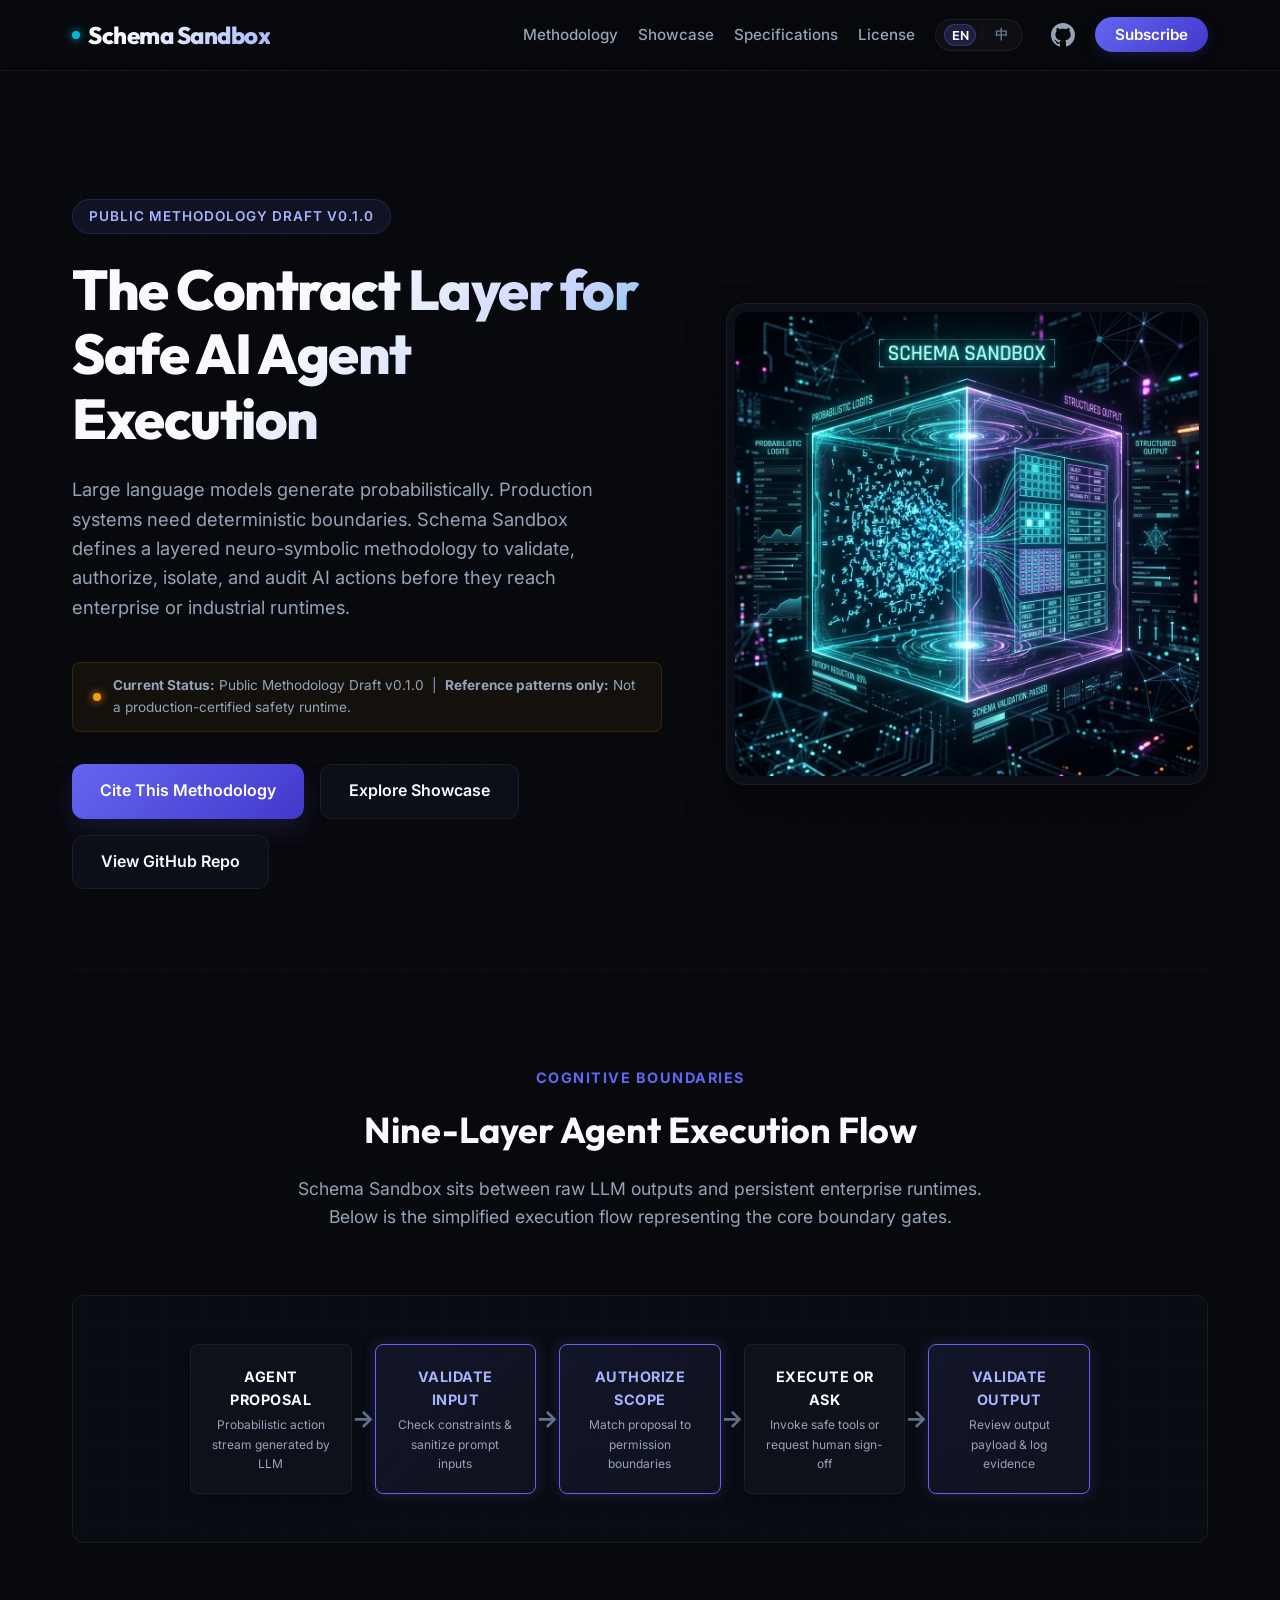
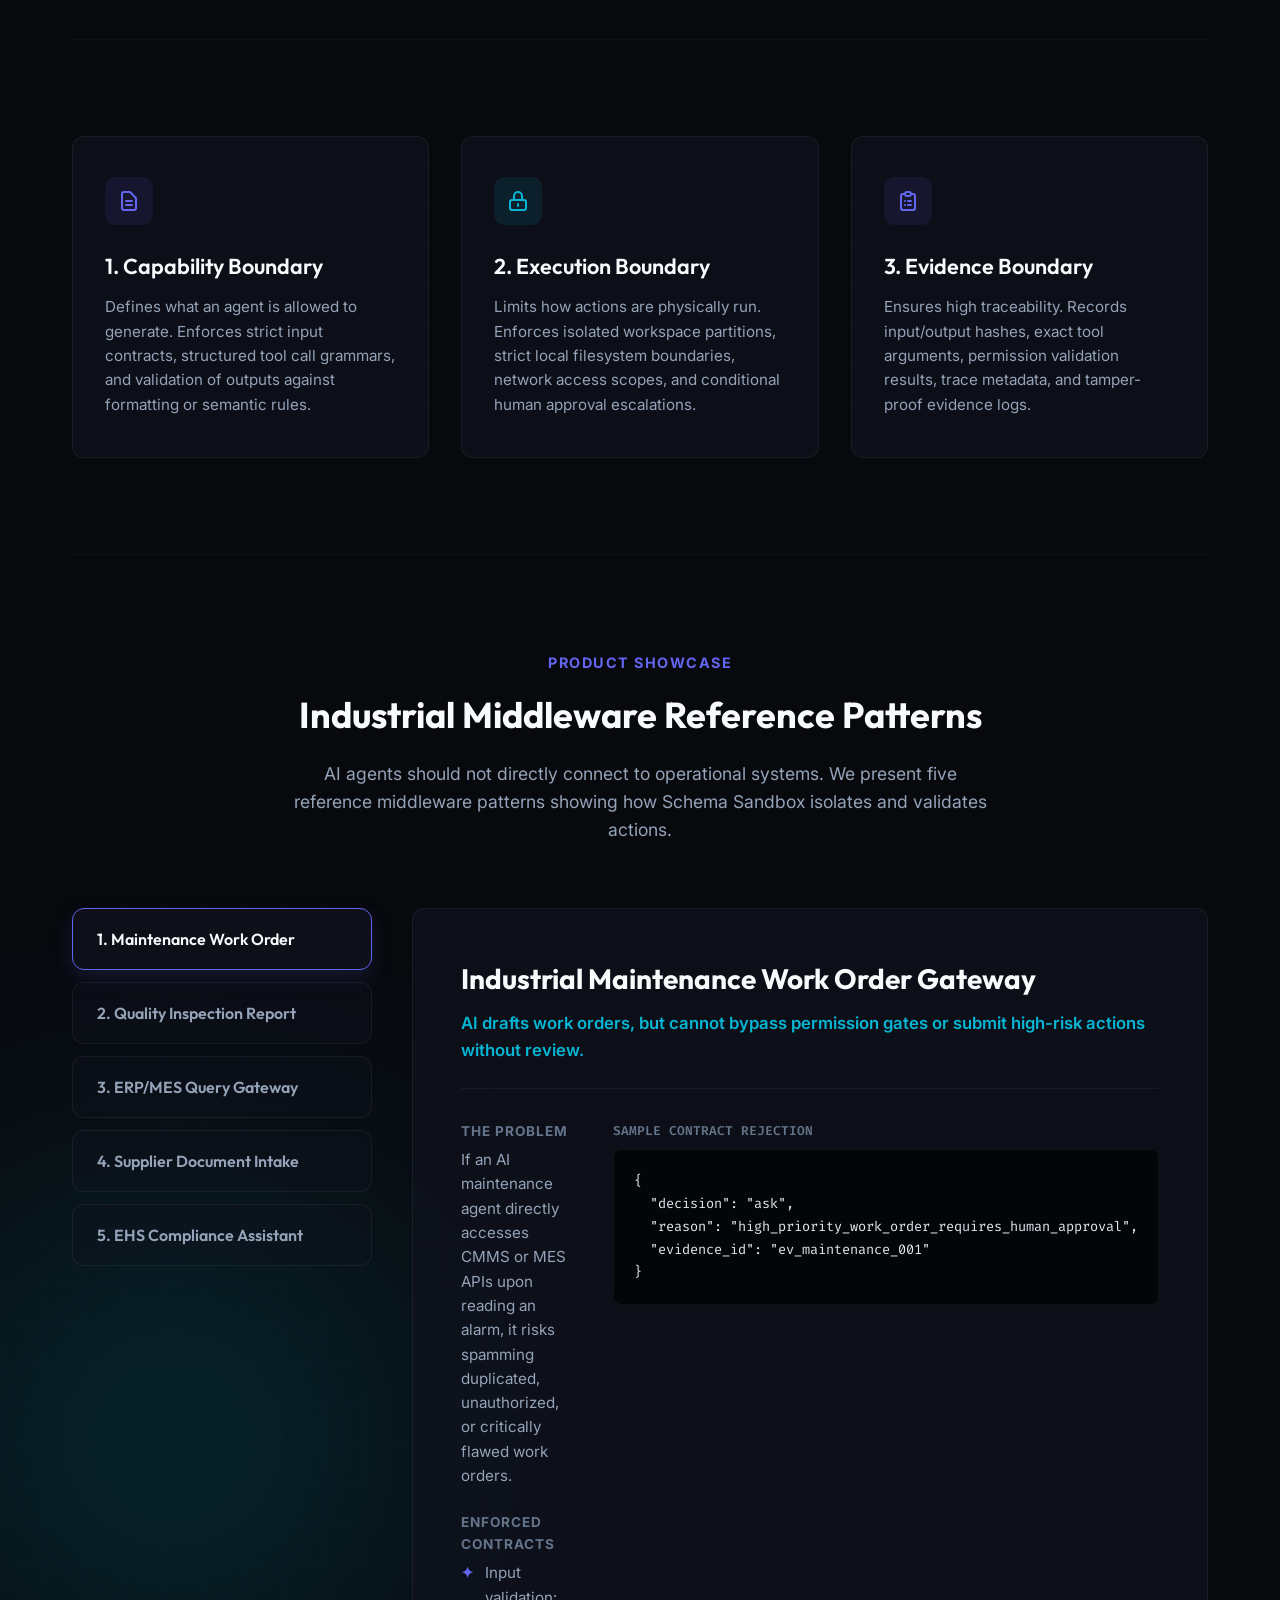
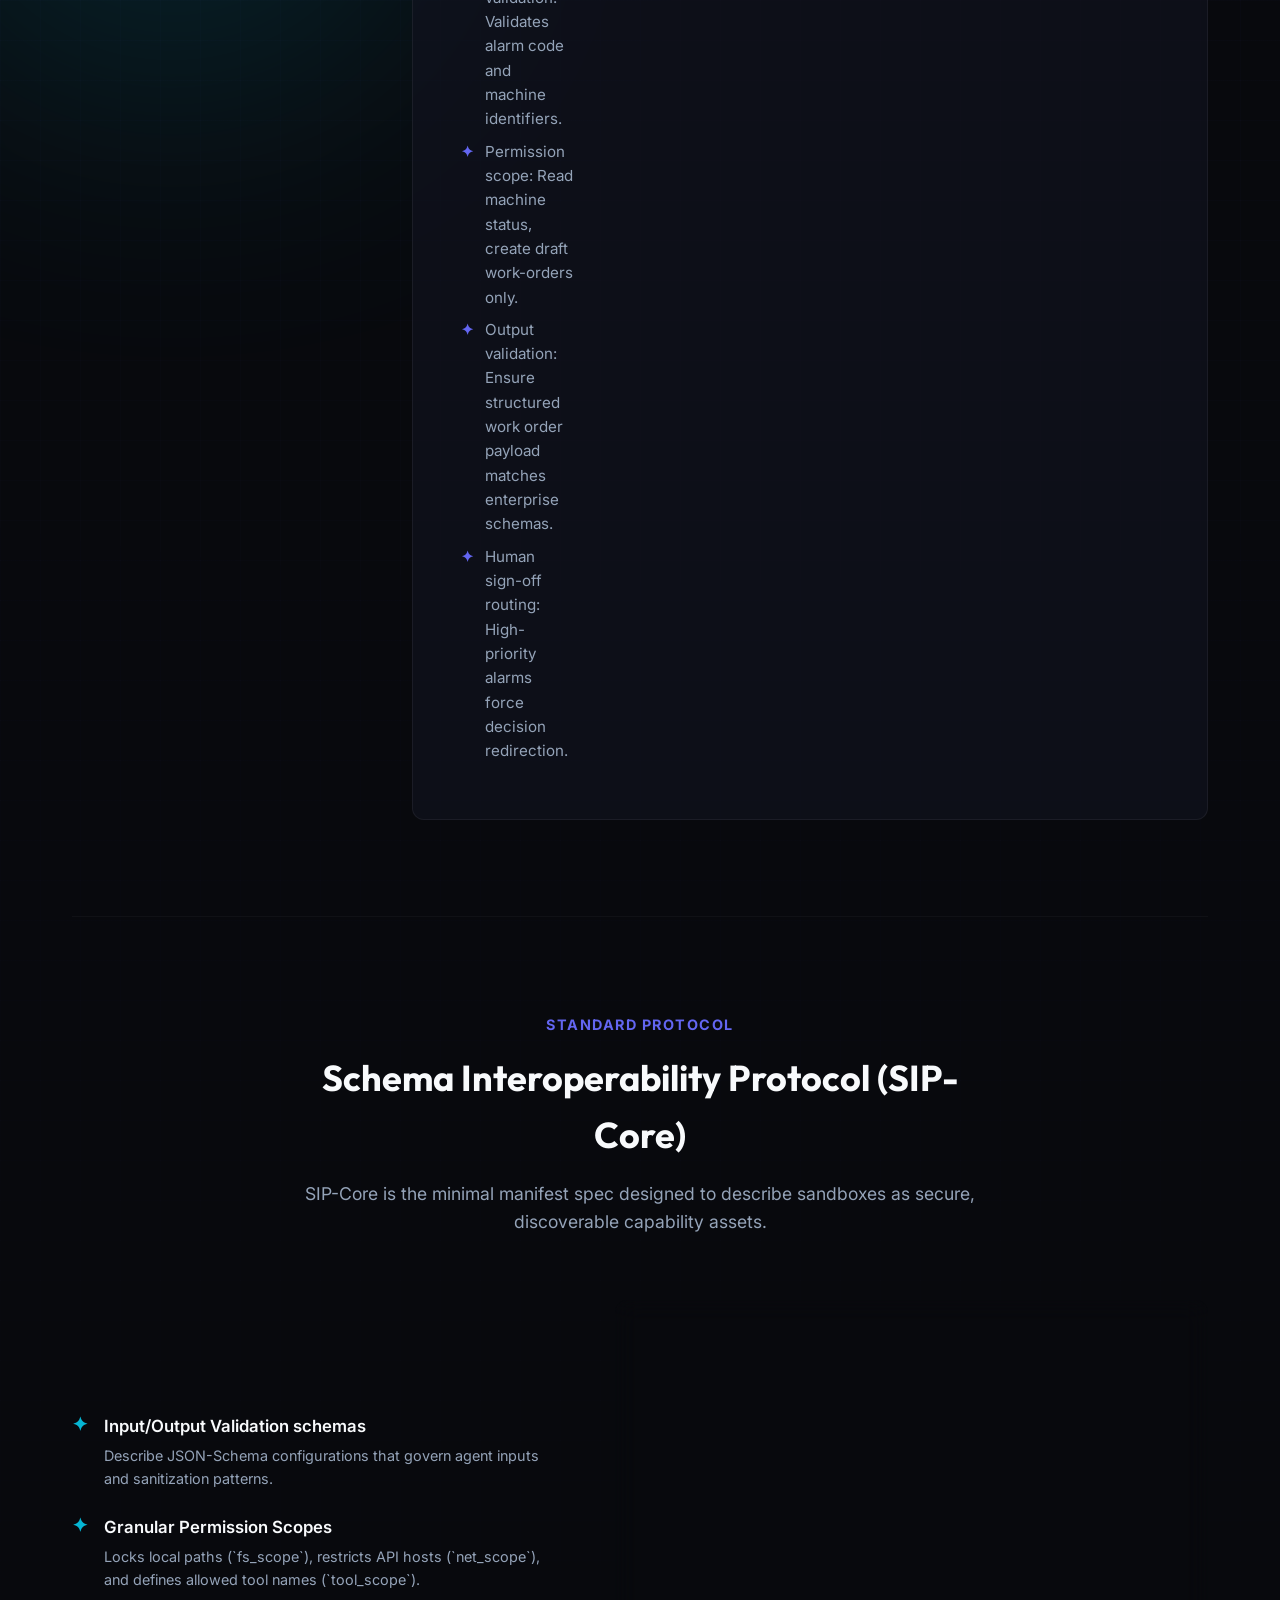
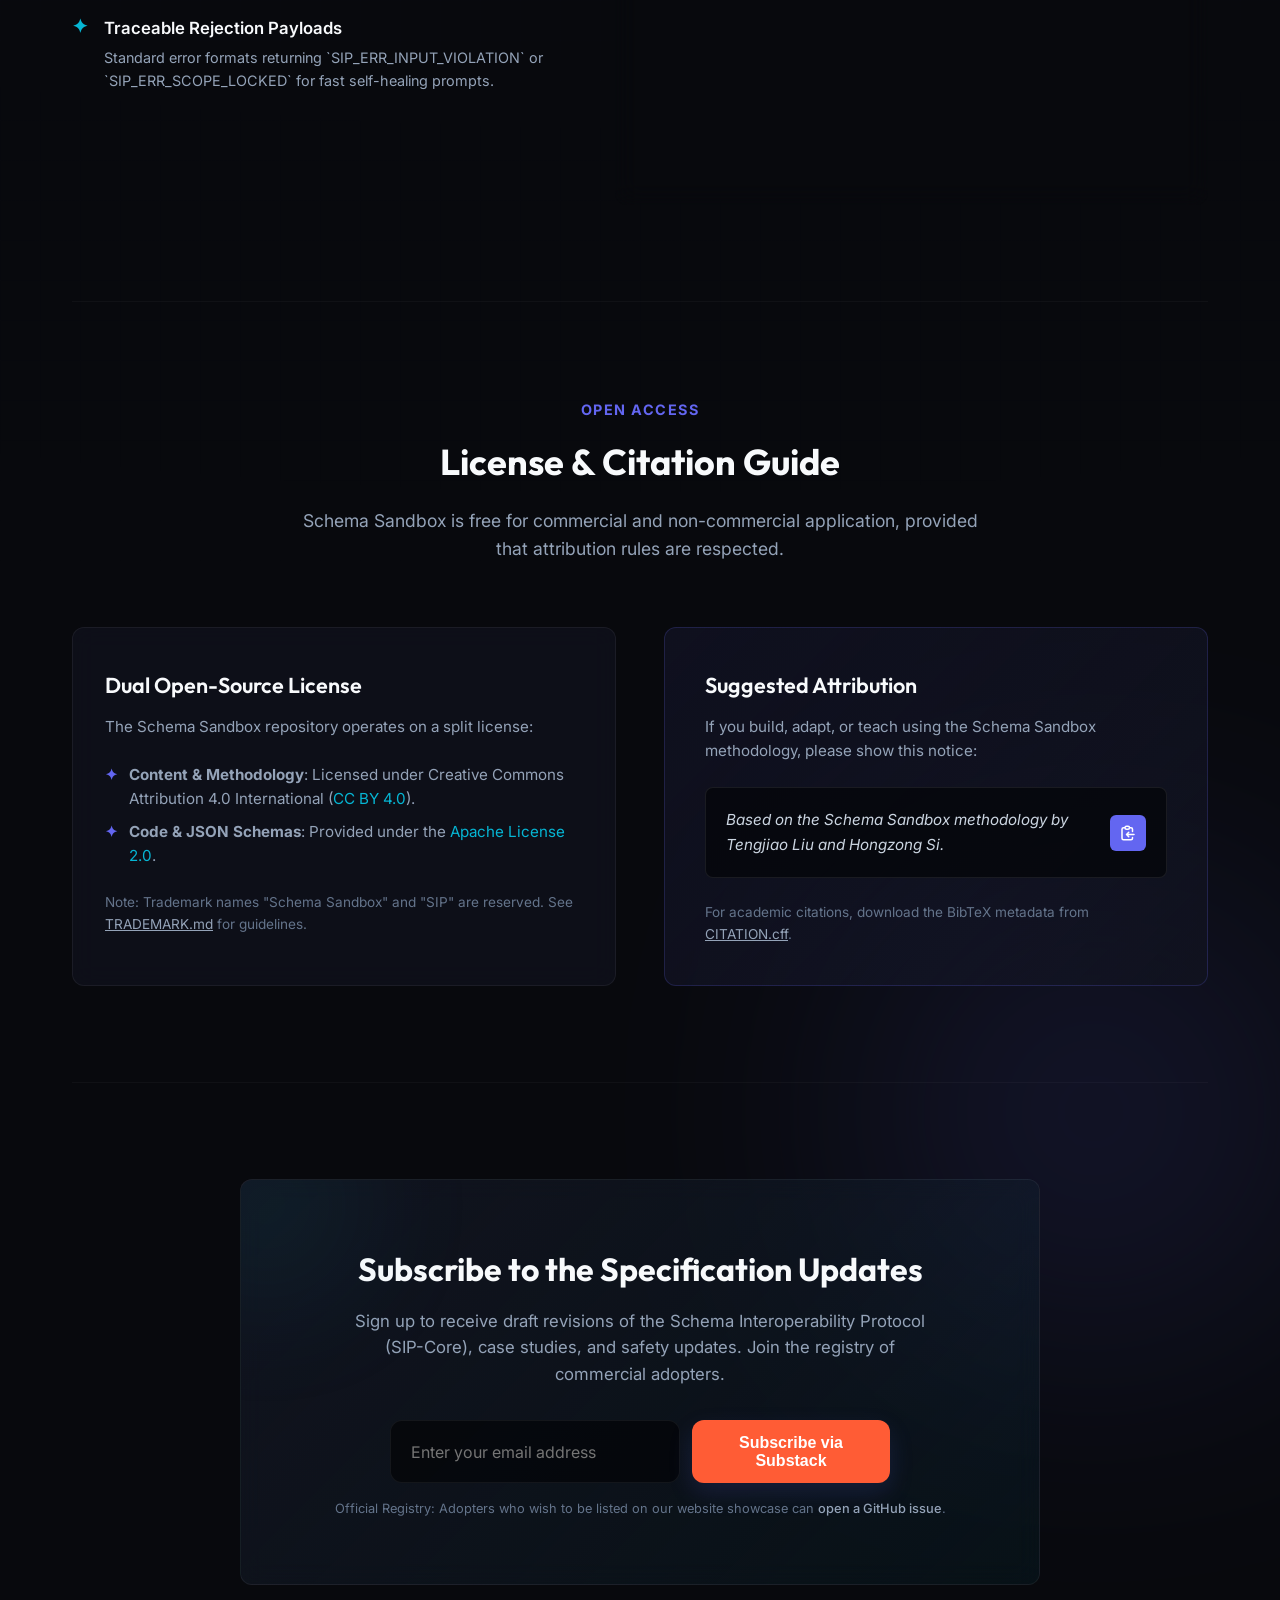
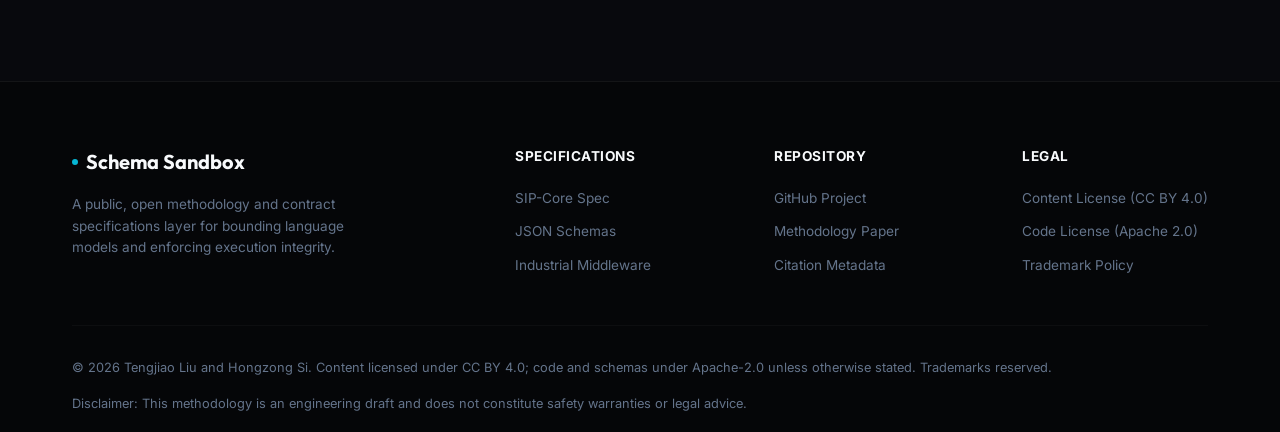
==== commit 837d72f6: "Optimize header menu layout, add white-space nowrap and cache-buster query parameter to force styles" ====
--- a/index.html
+++ b/index.html
@@ -6,7 +6,7 @@
   <title>Schema Sandbox - Contract Layer for Safe AI Agent Execution</title>
   <meta name="description" content="Schema Sandbox is a public methodology and contract layer between probabilistic language models and deterministic execution. Free for commercial use with attribution.">
   <link rel="icon" type="image/png" href="assets/schema_sandbox_logo.png">
-  <link rel="stylesheet" href="website.css">
+  <link rel="stylesheet" href="website.css?v=1.0.3">
 </head>
 <body>
 
--- a/website.css
+++ b/website.css
@@ -157,7 +157,7 @@
 
 .nav-menu {
   display: flex;
-  gap: 2rem;
+  gap: 1.25rem;
   list-style: none;
   align-items: center;
 }
@@ -168,6 +168,7 @@
   font-size: 0.95rem;
   font-weight: 500;
   transition: var(--transition);
+  white-space: nowrap;
 }
 
 .nav-link:hover {
@@ -1002,11 +1003,13 @@
   display: inline-flex;
   align-items: center;
   gap: 0.25rem;
-  margin-right: 1.5rem;
+  margin-right: 0.5rem;
   background: rgba(255, 255, 255, 0.03);
   border: 1px solid var(--card-border);
   padding: 0.25rem 0.5rem;
   border-radius: 9999px;
+  flex-shrink: 0;
+  white-space: nowrap;
 }
 .lang-btn {
   background: none;
